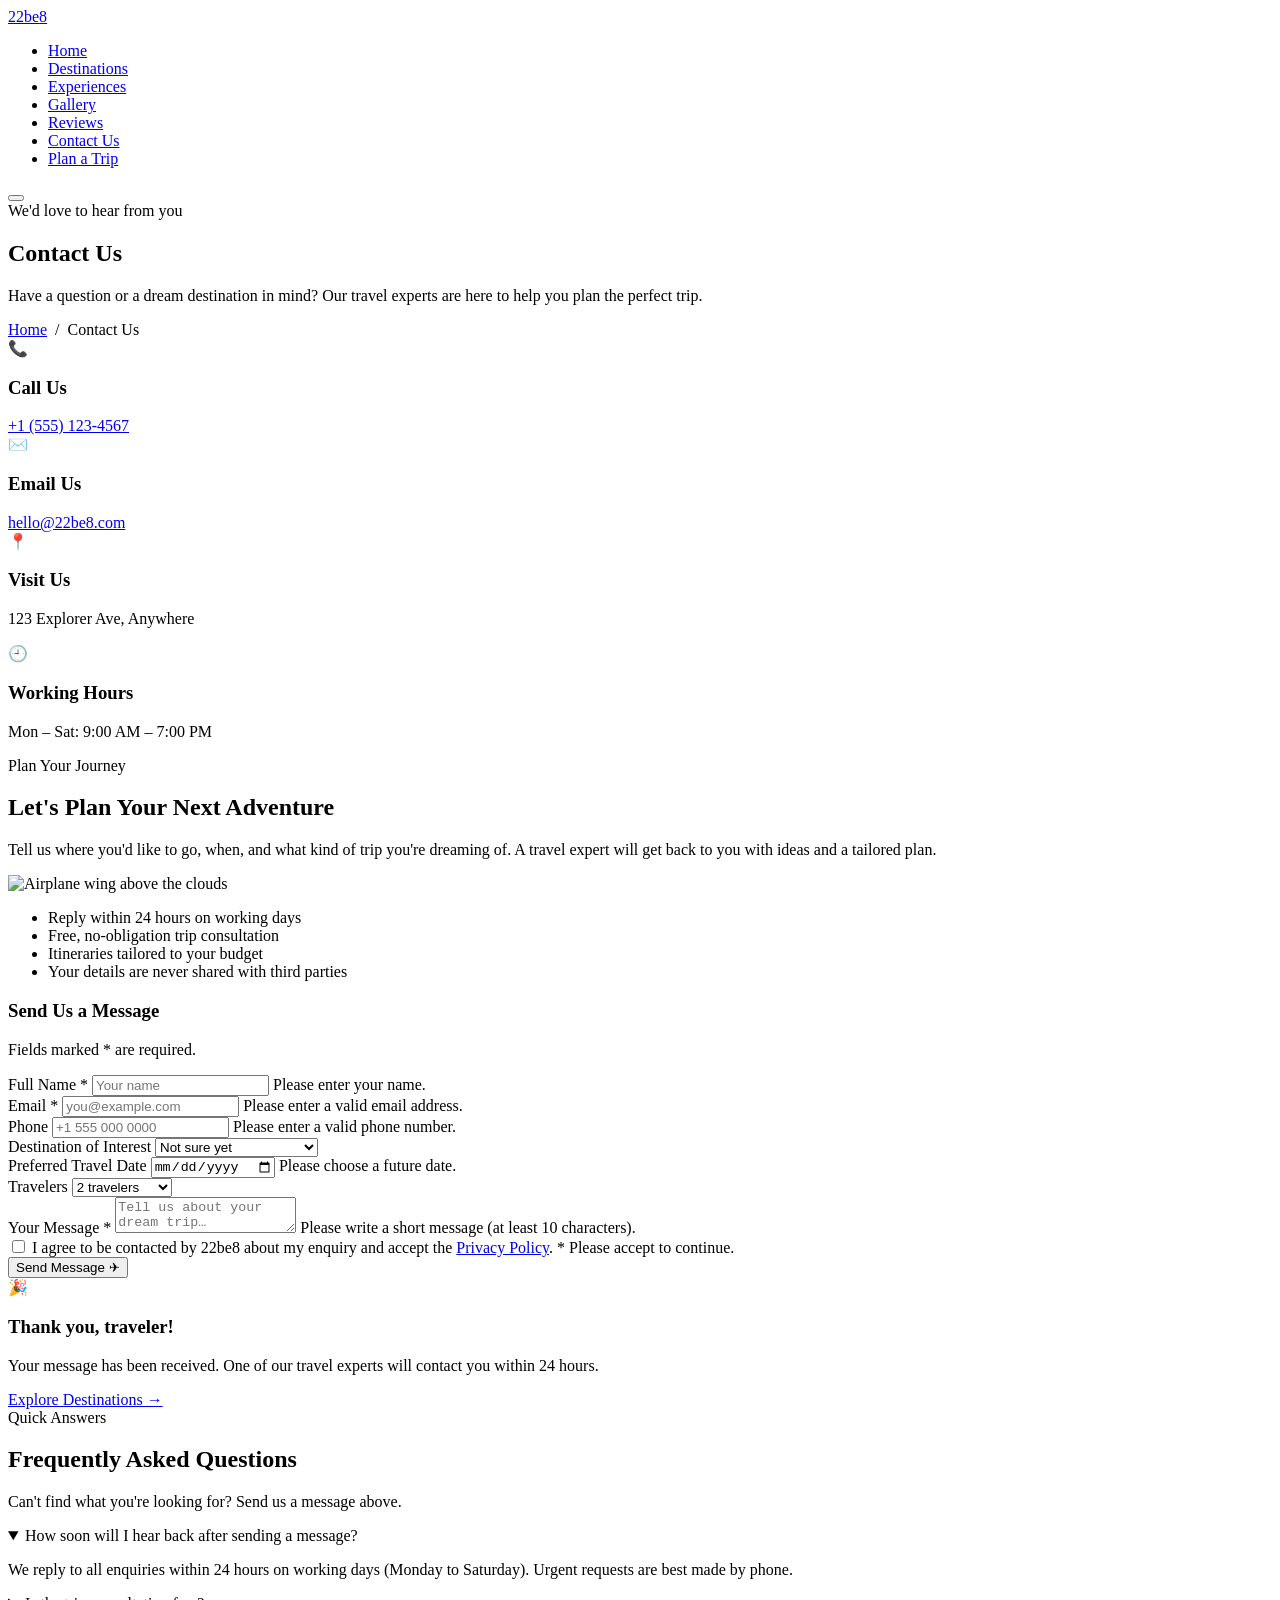
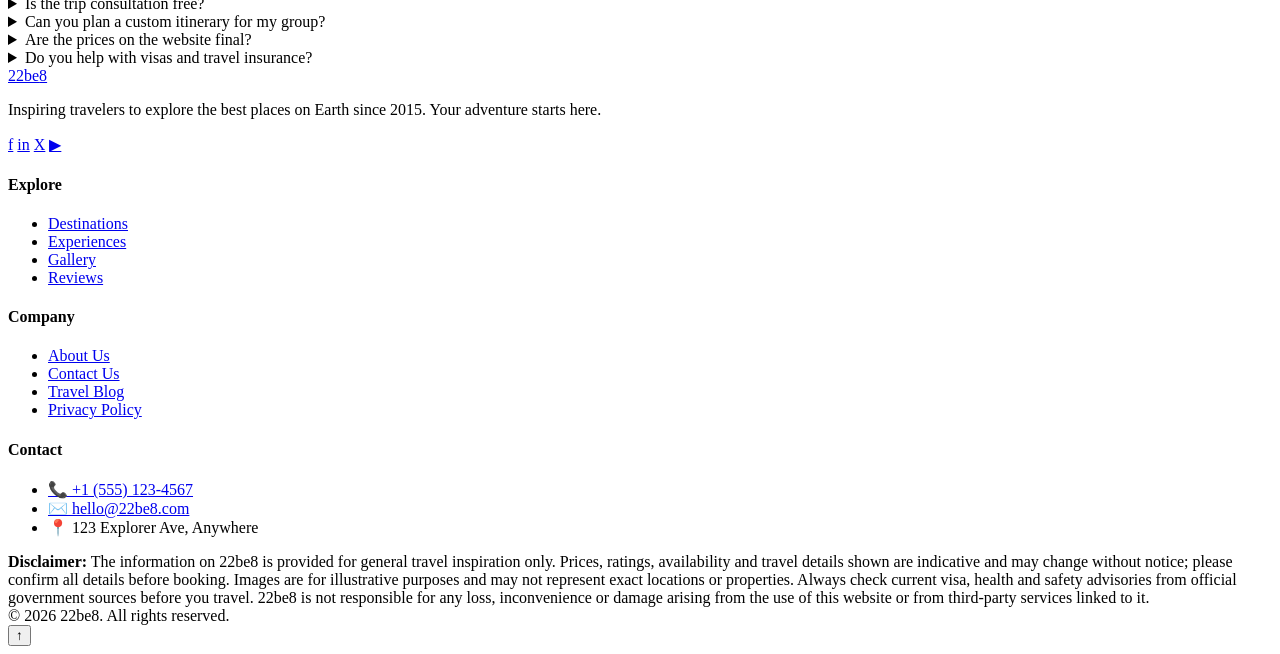
==== contact.html @ 1a603b9a "Add files via upload" ====
<!DOCTYPE html>
<html lang="en">
<head>
  <meta charset="UTF-8" />
  <meta name="viewport" content="width=device-width, initial-scale=1.0" />
  <title>Contact Us — 22be8</title>
  <meta name="description" content="Get in touch with 22be8 to plan your next trip to the best places to visit around the world." />
  <link rel="preconnect" href="https://fonts.googleapis.com" />
  <link rel="preconnect" href="https://fonts.gstatic.com" crossorigin />
  <link href="https://fonts.googleapis.com/css2?family=Playfair+Display:ital,wght@0,600;0,700;1,600&family=Poppins:wght@300;400;500;600&display=swap" rel="stylesheet" />
  <link rel="stylesheet" href="style.css" />
</head>
<body>

  <!-- ============ NAVBAR ============ -->
  <header class="nav" id="nav">
    <div class="container">
      <a href="index.html" class="logo">22be<span>8</span></a>
      <ul class="nav-links" id="navLinks">
        <li><a href="index.html">Home</a></li>
        <li><a href="index.html#destinations">Destinations</a></li>
        <li><a href="index.html#featured">Experiences</a></li>
        <li><a href="index.html#gallery">Gallery</a></li>
        <li><a href="index.html#reviews">Reviews</a></li>
        <li><a href="contact.html" class="current" aria-current="page">Contact Us</a></li>
        <li><a href="#enquiry" class="btn btn-primary">Plan a Trip</a></li>
      </ul>
      <button class="menu-toggle" id="menuToggle" aria-label="Toggle menu" aria-expanded="false">
        <span></span><span></span><span></span>
      </button>
    </div>
  </header>

  <!-- ============ PAGE HERO ============ -->
  <section class="page-hero">
    <div class="container">
      <span class="eyebrow reveal">We'd love to hear from you</span>
      <h1 class="reveal">Contact Us</h1>
      <p class="reveal">Have a question or a dream destination in mind? Our travel experts are here to help you plan the perfect trip.</p>
      <div class="breadcrumb reveal"><a href="index.html">Home</a> &nbsp;/&nbsp; Contact Us</div>
    </div>
  </section>

  <!-- ============ INFO CARDS ============ -->
  <section class="info-section">
    <div class="container">
      <div class="info-grid">
        <div class="info-card reveal">
          <div class="ic">📞</div>
          <h3>Call Us</h3>
          <a href="tel:+15551234567">+1 (555) 123-4567</a>
        </div>
        <div class="info-card reveal">
          <div class="ic">✉️</div>
          <h3>Email Us</h3>
          <a href="mailto:hello@22be8.com">hello@22be8.com</a>
        </div>
        <div class="info-card reveal">
          <div class="ic">📍</div>
          <h3>Visit Us</h3>
          <p>123 Explorer Ave, Anywhere</p>
        </div>
        <div class="info-card reveal">
          <div class="ic">🕘</div>
          <h3>Working Hours</h3>
          <p>Mon – Sat: 9:00 AM – 7:00 PM</p>
        </div>
      </div>
    </div>
  </section>

  <!-- ============ FORM ============ -->
  <section id="enquiry">
    <div class="container contact-wrap">
      <div class="contact-aside reveal">
        <span class="eyebrow">Plan Your Journey</span>
        <h2>Let's Plan Your Next Adventure</h2>
        <p>Tell us where you'd like to go, when, and what kind of trip you're dreaming of. A travel expert will get back to you with ideas and a tailored plan.</p>
        <img class="aside-img" src="https://images.unsplash.com/photo-1436491865332-7a61a109cc05?auto=format&fit=crop&w=900&q=80" alt="Airplane wing above the clouds" loading="lazy" />
        <ul class="promise">
          <li>Reply within 24 hours on working days</li>
          <li>Free, no-obligation trip consultation</li>
          <li>Itineraries tailored to your budget</li>
          <li>Your details are never shared with third parties</li>
        </ul>
      </div>

      <form class="contact-form reveal" id="contactForm" novalidate>
        <div class="form-body">
          <h3>Send Us a Message</h3>
          <p>Fields marked <span style="color:var(--primary)">*</span> are required.</p>
          <div class="form-grid">
            <div class="field">
              <label for="name">Full Name <span class="req">*</span></label>
              <input id="name" name="name" type="text" autocomplete="name" placeholder="Your name" required />
              <span class="err">Please enter your name.</span>
            </div>
            <div class="field">
              <label for="cemail">Email <span class="req">*</span></label>
              <input id="cemail" name="email" type="email" autocomplete="email" placeholder="you@example.com" required />
              <span class="err">Please enter a valid email address.</span>
            </div>
            <div class="field">
              <label for="phone">Phone</label>
              <input id="phone" name="phone" type="tel" autocomplete="tel" placeholder="+1 555 000 0000" />
              <span class="err">Please enter a valid phone number.</span>
            </div>
            <div class="field">
              <label for="dest">Destination of Interest</label>
              <select id="dest" name="destination">
                <option value="">Not sure yet</option>
                <option>Santorini, Greece</option>
                <option>Kyoto, Japan</option>
                <option>Bali, Indonesia</option>
                <option>Swiss Alps, Switzerland</option>
                <option>Paris, France</option>
                <option>Maldives</option>
                <option>Machu Picchu, Peru</option>
                <option>Iceland</option>
                <option>Other</option>
              </select>
            </div>
            <div class="field">
              <label for="date">Preferred Travel Date</label>
              <input id="date" name="date" type="date" />
              <span class="err">Please choose a future date.</span>
            </div>
            <div class="field">
              <label for="travelers">Travelers</label>
              <select id="travelers" name="travelers">
                <option>1 traveler</option>
                <option selected>2 travelers</option>
                <option>3–4 travelers</option>
                <option>5+ travelers</option>
              </select>
            </div>
            <div class="field full">
              <label for="message">Your Message <span class="req">*</span></label>
              <textarea id="message" name="message" placeholder="Tell us about your dream trip…" required></textarea>
              <span class="err">Please write a short message (at least 10 characters).</span>
            </div>
            <div class="field full">
              <label class="check">
                <input type="checkbox" id="consent" required />
                <span>I agree to be contacted by 22be8 about my enquiry and accept the <a href="#">Privacy Policy</a>. <span class="req">*</span></span>
              </label>
              <span class="err">Please accept to continue.</span>
            </div>
          </div>
          <button type="submit" class="btn btn-primary">Send Message ✈</button>
        </div>

        <div class="form-success" role="status" aria-live="polite">
          <div class="big">🎉</div>
          <h3>Thank you, <span id="sentName">traveler</span>!</h3>
          <p>Your message has been received. One of our travel experts will contact you within 24 hours.</p>
          <a href="index.html#destinations" class="btn btn-primary">Explore Destinations →</a>
        </div>
      </form>
    </div>
  </section>

  <!-- ============ FAQ ============ -->
  <section class="faq">
    <div class="container">
      <div class="section-head reveal">
        <span class="eyebrow">Quick Answers</span>
        <h2>Frequently Asked Questions</h2>
        <p>Can't find what you're looking for? Send us a message above.</p>
      </div>
      <div class="faq-list">
        <details class="reveal" open>
          <summary>How soon will I hear back after sending a message?</summary>
          <p>We reply to all enquiries within 24 hours on working days (Monday to Saturday). Urgent requests are best made by phone.</p>
        </details>
        <details class="reveal">
          <summary>Is the trip consultation free?</summary>
          <p>Yes. Planning calls and itinerary suggestions are completely free and there's no obligation to book.</p>
        </details>
        <details class="reveal">
          <summary>Can you plan a custom itinerary for my group?</summary>
          <p>Absolutely. We plan trips for solo travelers, couples, families and larger groups, tailored to your interests, pace and budget.</p>
        </details>
        <details class="reveal">
          <summary>Are the prices on the website final?</summary>
          <p>Prices shown are indicative starting prices per person. Final pricing depends on travel dates, availability and your chosen options, and is confirmed before you book.</p>
        </details>
        <details class="reveal">
          <summary>Do you help with visas and travel insurance?</summary>
          <p>We can guide you on visa requirements and recommend travel insurance options. Always confirm entry rules with official government sources before travel.</p>
        </details>
      </div>
    </div>
  </section>

  <!-- ============ FOOTER ============ -->
  <footer>
    <div class="container">
      <div class="footer-grid">
        <div>
          <a href="index.html" class="logo">22be<span>8</span></a>
          <p>Inspiring travelers to explore the best places on Earth since 2015. Your adventure starts here.</p>
          <div class="socials">
            <a href="#" aria-label="Facebook">f</a>
            <a href="#" aria-label="Instagram">in</a>
            <a href="#" aria-label="X">X</a>
            <a href="#" aria-label="YouTube">▶</a>
          </div>
        </div>
        <div>
          <h4>Explore</h4>
          <ul>
            <li><a href="index.html#destinations">Destinations</a></li>
            <li><a href="index.html#featured">Experiences</a></li>
            <li><a href="index.html#gallery">Gallery</a></li>
            <li><a href="index.html#reviews">Reviews</a></li>
          </ul>
        </div>
        <div>
          <h4>Company</h4>
          <ul>
            <li><a href="#">About Us</a></li>
            <li><a href="contact.html">Contact Us</a></li>
            <li><a href="#">Travel Blog</a></li>
            <li><a href="#">Privacy Policy</a></li>
          </ul>
        </div>
        <div>
          <h4>Contact</h4>
          <ul>
            <li><a href="tel:+15551234567">📞 +1 (555) 123-4567</a></li>
            <li><a href="mailto:hello@22be8.com">✉️ hello@22be8.com</a></li>
            <li>📍 123 Explorer Ave, Anywhere</li>
          </ul>
        </div>
      </div>
      <div class="disclaimer">
        <strong>Disclaimer:</strong> The information on 22be8 is provided for general travel inspiration only. Prices, ratings, availability and travel details shown are indicative and may change without notice; please confirm all details before booking. Images are for illustrative purposes and may not represent exact locations or properties. Always check current visa, health and safety advisories from official government sources before you travel. 22be8 is not responsible for any loss, inconvenience or damage arising from the use of this website or from third-party services linked to it.
      </div>
      <div class="footer-bottom">© <span id="year"></span> 22be8. All rights reserved.</div>
    </div>
  </footer>

  <button class="to-top" id="toTop" aria-label="Back to top">↑</button>

  <script>
    // Navbar background on scroll + back-to-top
    const nav = document.getElementById('nav');
    const toTop = document.getElementById('toTop');
    const onScroll = () => {
      nav.classList.toggle('scrolled', window.scrollY > 60);
      toTop.classList.toggle('show', window.scrollY > 600);
    };
    window.addEventListener('scroll', onScroll, { passive: true });
    onScroll();
    toTop.addEventListener('click', () => window.scrollTo({ top: 0, behavior: 'smooth' }));

    // Mobile menu
    const menuToggle = document.getElementById('menuToggle');
    const navLinks = document.getElementById('navLinks');
    const setMenu = (open) => {
      navLinks.classList.toggle('open', open);
      menuToggle.classList.toggle('open', open);
      menuToggle.setAttribute('aria-expanded', open);
      document.body.style.overflow = open ? 'hidden' : '';
    };
    menuToggle.addEventListener('click', () => setMenu(!navLinks.classList.contains('open')));
    navLinks.querySelectorAll('a').forEach(a => a.addEventListener('click', () => setMenu(false)));

    // Scroll reveal
    const revealObs = new IntersectionObserver((entries) => {
      entries.forEach(e => {
        if (e.isIntersecting) { e.target.classList.add('visible'); revealObs.unobserve(e.target); }
      });
    }, { threshold: 0.12, rootMargin: '0px 0px -40px 0px' });
    document.querySelectorAll('.reveal').forEach(el => revealObs.observe(el));

    // Contact form validation
    const form = document.getElementById('contactForm');
    const dateInput = document.getElementById('date');
    const today = new Date().toISOString().split('T')[0];
    dateInput.min = today;

    const rules = {
      name: v => v.trim().length >= 2,
      cemail: v => /^[^\s@]+@[^\s@]+\.[^\s@]+$/.test(v.trim()),
      phone: v => v.trim() === '' || /^[+()\d\s-]{7,20}$/.test(v.trim()),
      date: v => v === '' || v >= today,
      message: v => v.trim().length >= 10,
    };

    const check = (id) => {
      const el = document.getElementById(id);
      const ok = id === 'consent' ? el.checked : rules[id](el.value);
      el.closest('.field').classList.toggle('invalid', !ok);
      return ok;
    };

    [...Object.keys(rules), 'consent'].forEach(id => {
      const el = document.getElementById(id);
      const evt = el.type === 'checkbox' ? 'change' : 'input';
      el.addEventListener(evt, () => {
        if (el.closest('.field').classList.contains('invalid')) check(id);
      });
      if (evt === 'input') el.addEventListener('blur', () => { if (el.value) check(id); });
    });

    form.addEventListener('submit', (e) => {
      e.preventDefault();
      const ids = [...Object.keys(rules), 'consent'];
      const results = ids.map(check);
      if (results.every(Boolean)) {
        // TODO: connect to a backend or form service (e.g. Formspree) to actually deliver messages.
        document.getElementById('sentName').textContent = document.getElementById('name').value.trim().split(' ')[0];
        form.classList.add('sent');
        form.scrollIntoView({ behavior: 'smooth', block: 'center' });
      } else {
        const firstBad = form.querySelector('.field.invalid input, .field.invalid textarea, .field.invalid select');
        if (firstBad) firstBad.focus();
      }
    });

    document.getElementById('year').textContent = new Date().getFullYear();
  </script>
</body>
</html>
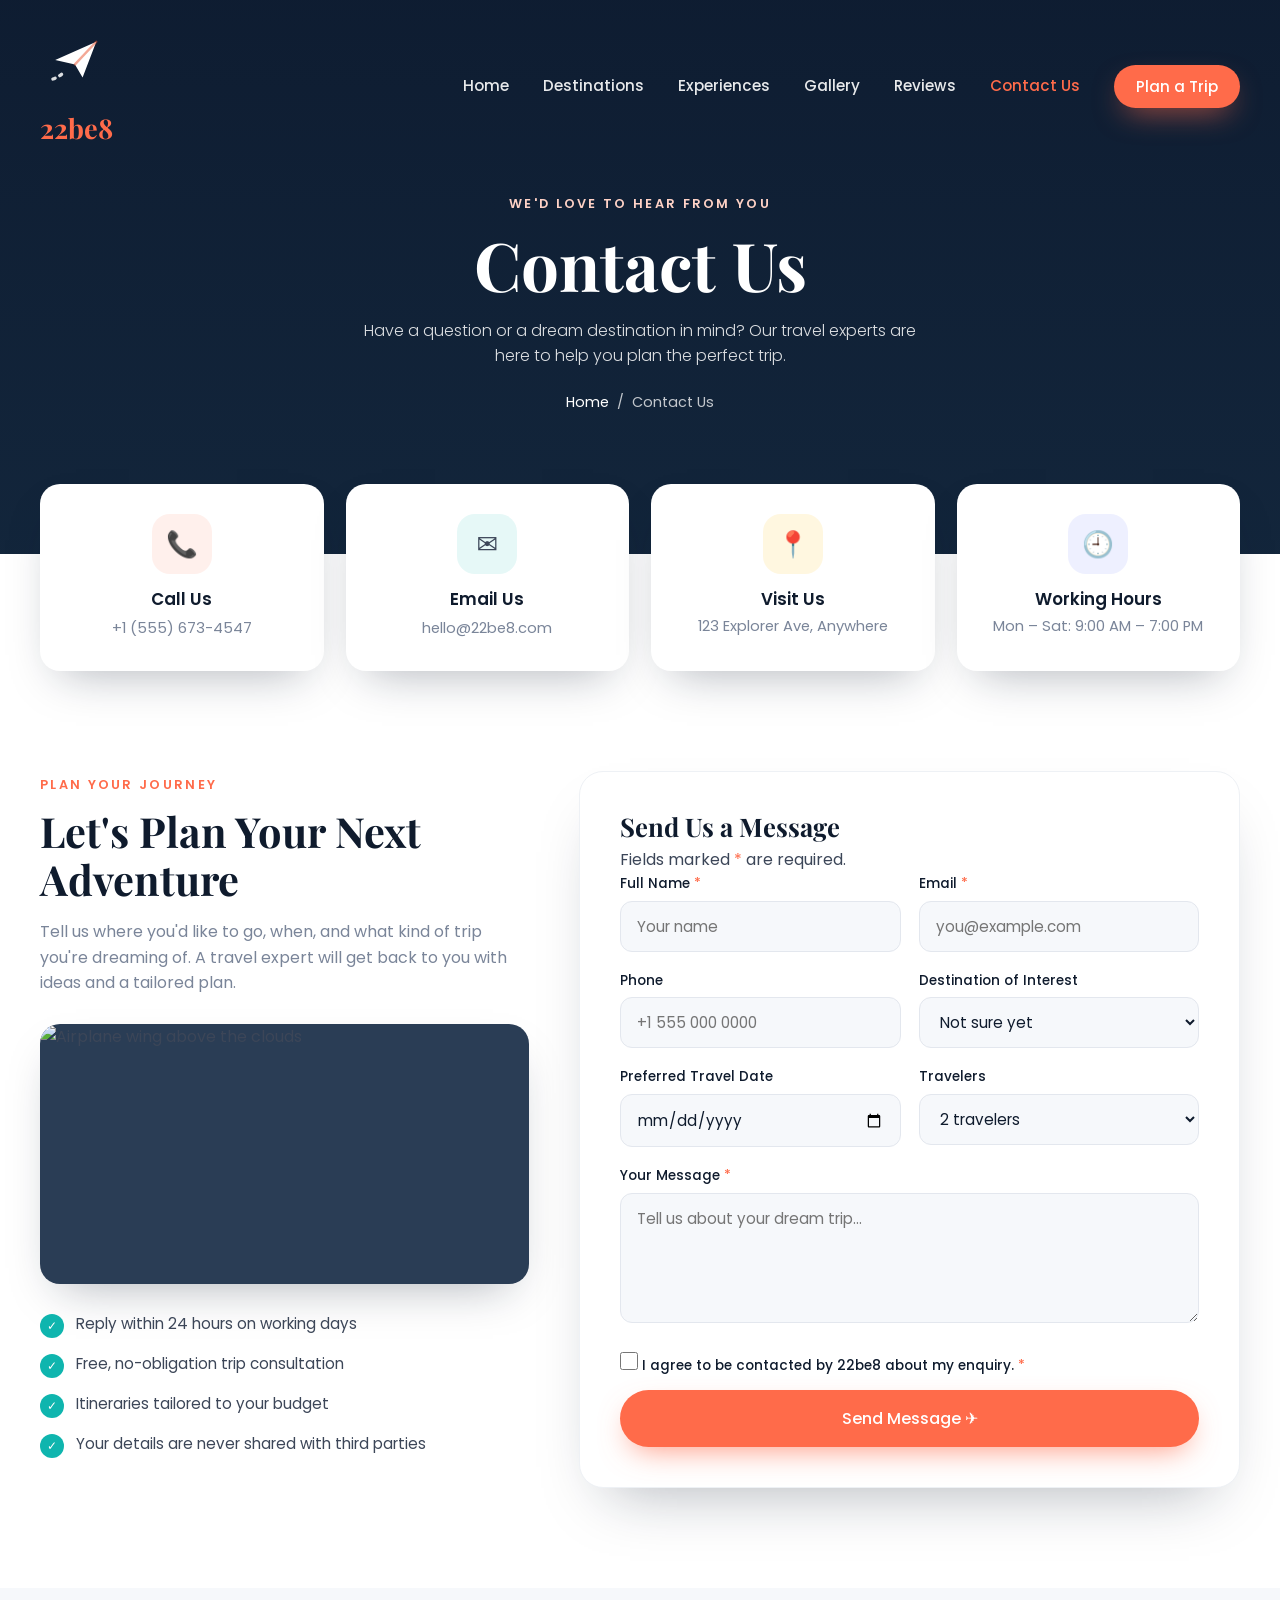
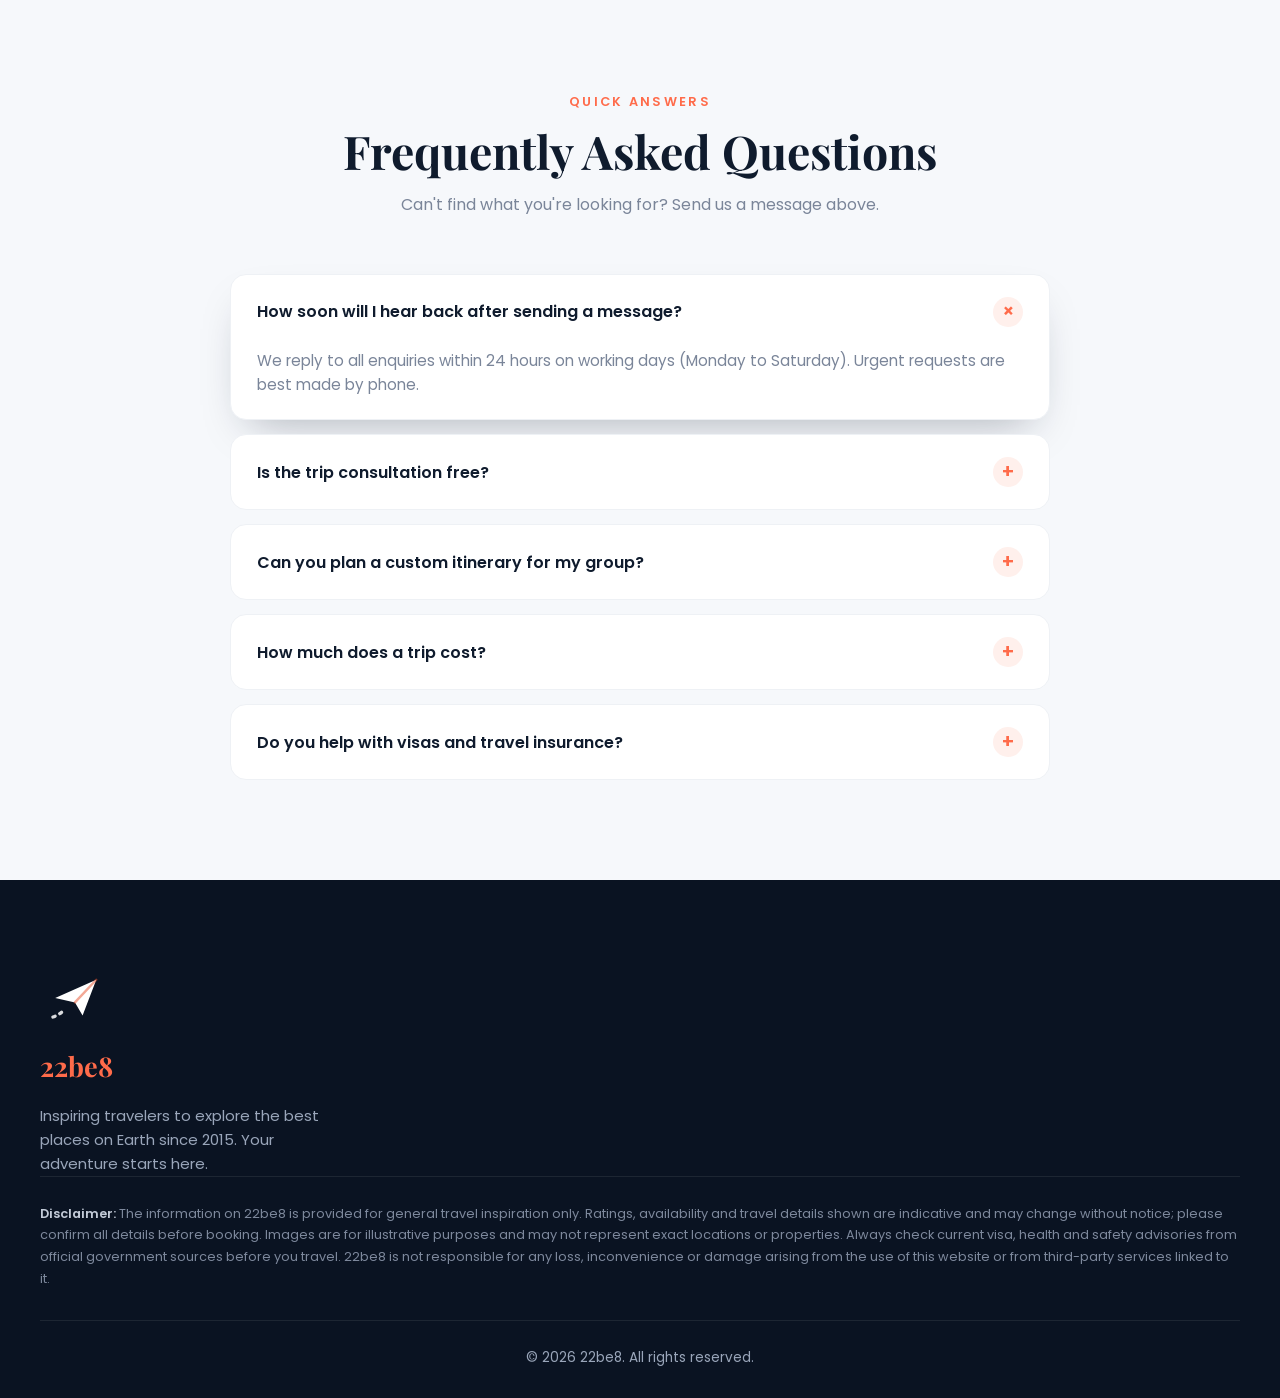
==== commit 334df06a: "Update contact details and footer content" ====
--- a/contact.html
+++ b/contact.html
@@ -4,6 +4,7 @@
   <meta charset="UTF-8" />
   <meta name="viewport" content="width=device-width, initial-scale=1.0" />
   <title>Contact Us — 22be8</title>
+  <link rel="icon" href="favicon.svg" type="image/svg+xml" />
   <meta name="description" content="Get in touch with 22be8 to plan your next trip to the best places to visit around the world." />
   <link rel="preconnect" href="https://fonts.googleapis.com" />
   <link rel="preconnect" href="https://fonts.gstatic.com" crossorigin />
@@ -15,7 +16,7 @@
   <!-- ============ NAVBAR ============ -->
   <header class="nav" id="nav">
     <div class="container">
-      <a href="index.html" class="logo">22be<span>8</span></a>
+      <a href="index.html" class="logo" aria-label="22be8 home"><span class="logo-mark" aria-hidden="true"><svg viewBox="0 0 48 48"><path d="M10 25 37 13l-9 23.5-5-8.6z" fill="#fff"/><path d="M23 27.9 37 13" stroke="#e9542f" stroke-width="1.6" stroke-linecap="round" opacity=".5"/><path d="M8.5 37.5c3-1 5.5-2.7 7.8-5" fill="none" stroke="#fff" stroke-width="2.2" stroke-linecap="round" stroke-dasharray="1.5 3.5" opacity=".85"/></svg></span><span class="logo-text">22be<span>8</span></span></a>
       <ul class="nav-links" id="navLinks">
         <li><a href="index.html">Home</a></li>
         <li><a href="index.html#destinations">Destinations</a></li>
@@ -48,7 +49,7 @@
         <div class="info-card reveal">
           <div class="ic">📞</div>
           <h3>Call Us</h3>
-          <a href="tel:+15551234567">+1 (555) 123-4567</a>
+          <a href="tel:+15551234567">+1 (555) 673-4547</a>
         </div>
         <div class="info-card reveal">
           <div class="ic">✉️</div>
@@ -142,7 +143,7 @@
             <div class="field full">
               <label class="check">
                 <input type="checkbox" id="consent" required />
-                <span>I agree to be contacted by 22be8 about my enquiry and accept the <a href="#">Privacy Policy</a>. <span class="req">*</span></span>
+                <span>I agree to be contacted by 22be8 about my enquiry. <span class="req">*</span></span>
               </label>
               <span class="err">Please accept to continue.</span>
             </div>
@@ -182,8 +183,8 @@
           <p>Absolutely. We plan trips for solo travelers, couples, families and larger groups, tailored to your interests, pace and budget.</p>
         </details>
         <details class="reveal">
-          <summary>Are the prices on the website final?</summary>
-          <p>Prices shown are indicative starting prices per person. Final pricing depends on travel dates, availability and your chosen options, and is confirmed before you book.</p>
+          <summary>How much does a trip cost?</summary>
+          <p>Every trip is tailored, so pricing depends on your destination, travel dates, group size and chosen options. Send us your plans and we'll share a clear quote before you book.</p>
         </details>
         <details class="reveal">
           <summary>Do you help with visas and travel insurance?</summary>
@@ -196,46 +197,12 @@
   <!-- ============ FOOTER ============ -->
   <footer>
     <div class="container">
-      <div class="footer-grid">
-        <div>
-          <a href="index.html" class="logo">22be<span>8</span></a>
-          <p>Inspiring travelers to explore the best places on Earth since 2015. Your adventure starts here.</p>
-          <div class="socials">
-            <a href="#" aria-label="Facebook">f</a>
-            <a href="#" aria-label="Instagram">in</a>
-            <a href="#" aria-label="X">X</a>
-            <a href="#" aria-label="YouTube">▶</a>
-          </div>
-        </div>
-        <div>
-          <h4>Explore</h4>
-          <ul>
-            <li><a href="index.html#destinations">Destinations</a></li>
-            <li><a href="index.html#featured">Experiences</a></li>
-            <li><a href="index.html#gallery">Gallery</a></li>
-            <li><a href="index.html#reviews">Reviews</a></li>
-          </ul>
-        </div>
-        <div>
-          <h4>Company</h4>
-          <ul>
-            <li><a href="#">About Us</a></li>
-            <li><a href="contact.html">Contact Us</a></li>
-            <li><a href="#">Travel Blog</a></li>
-            <li><a href="#">Privacy Policy</a></li>
-          </ul>
-        </div>
-        <div>
-          <h4>Contact</h4>
-          <ul>
-            <li><a href="tel:+15551234567">📞 +1 (555) 123-4567</a></li>
-            <li><a href="mailto:hello@22be8.com">✉️ hello@22be8.com</a></li>
-            <li>📍 123 Explorer Ave, Anywhere</li>
-          </ul>
-        </div>
+      <div class="footer-brand">
+        <a href="index.html" class="logo" aria-label="22be8 home"><span class="logo-mark" aria-hidden="true"><svg viewBox="0 0 48 48"><path d="M10 25 37 13l-9 23.5-5-8.6z" fill="#fff"/><path d="M23 27.9 37 13" stroke="#e9542f" stroke-width="1.6" stroke-linecap="round" opacity=".5"/><path d="M8.5 37.5c3-1 5.5-2.7 7.8-5" fill="none" stroke="#fff" stroke-width="2.2" stroke-linecap="round" stroke-dasharray="1.5 3.5" opacity=".85"/></svg></span><span class="logo-text">22be<span>8</span></span></a>
+        <p>Inspiring travelers to explore the best places on Earth since 2015. Your adventure starts here.</p>
       </div>
       <div class="disclaimer">
-        <strong>Disclaimer:</strong> The information on 22be8 is provided for general travel inspiration only. Prices, ratings, availability and travel details shown are indicative and may change without notice; please confirm all details before booking. Images are for illustrative purposes and may not represent exact locations or properties. Always check current visa, health and safety advisories from official government sources before you travel. 22be8 is not responsible for any loss, inconvenience or damage arising from the use of this website or from third-party services linked to it.
+        <strong>Disclaimer:</strong> The information on 22be8 is provided for general travel inspiration only. Ratings, availability and travel details shown are indicative and may change without notice; please confirm all details before booking. Images are for illustrative purposes and may not represent exact locations or properties. Always check current visa, health and safety advisories from official government sources before you travel. 22be8 is not responsible for any loss, inconvenience or damage arising from the use of this website or from third-party services linked to it.
       </div>
       <div class="footer-bottom">© <span id="year"></span> 22be8. All rights reserved.</div>
     </div>
--- a/style.css
+++ b/style.css
@@ -0,0 +1,515 @@
+:root {
+  --primary: #ff6b4a;
+  --primary-dark: #e9542f;
+  --accent: #0fb5ae;
+  --dark: #0f1b2d;
+  --text: #3c4658;
+  --muted: #7a8599;
+  --bg: #ffffff;
+  --bg-soft: #f6f8fb;
+  --card: #ffffff;
+  --radius: 20px;
+  --shadow: 0 20px 45px -20px rgba(15, 27, 45, 0.35);
+  --ease: cubic-bezier(.2, .8, .2, 1);
+}
+
+* { margin: 0; padding: 0; box-sizing: border-box; }
+html { scroll-behavior: smooth; }
+body {
+  font-family: "Poppins", system-ui, sans-serif;
+  color: var(--text);
+  background: var(--bg);
+  line-height: 1.6;
+  overflow-x: hidden;
+}
+img { max-width: 100%; display: block; }
+a { color: inherit; text-decoration: none; }
+h1, h2, h3 { font-family: "Playfair Display", serif; color: var(--dark); line-height: 1.15; }
+.container { width: min(1200px, 100% - 32px); margin-inline: auto; }
+section { padding: 100px 0; }
+
+.eyebrow {
+  display: inline-block;
+  font-size: .8rem; font-weight: 600; letter-spacing: .18em; text-transform: uppercase;
+  color: var(--primary);
+  margin-bottom: 12px;
+}
+.section-head { text-align: center; max-width: 640px; margin: 0 auto 56px; }
+.section-head h2 { font-size: clamp(2rem, 4vw, 2.9rem); margin-bottom: 14px; }
+.section-head p { color: var(--muted); }
+
+.btn {
+  display: inline-flex; align-items: center; gap: 10px;
+  padding: 14px 30px; border-radius: 999px; border: none; cursor: pointer;
+  font: 500 1rem "Poppins", sans-serif;
+  transition: transform .3s var(--ease), box-shadow .3s var(--ease), background .3s;
+}
+.btn-primary { background: var(--primary); color: #fff; box-shadow: 0 12px 30px -10px rgba(255,107,74,.7); }
+.btn-primary:hover { background: var(--primary-dark); transform: translateY(-3px); }
+.btn-ghost { background: rgba(255,255,255,.15); color: #fff; border: 1px solid rgba(255,255,255,.5); backdrop-filter: blur(6px); }
+.btn-ghost:hover { background: rgba(255,255,255,.28); transform: translateY(-3px); }
+
+/* ---------- Navbar ---------- */
+.nav {
+  position: fixed; inset: 0 0 auto 0; z-index: 100;
+  padding: 22px 0;
+  transition: background .35s, padding .35s, box-shadow .35s;
+}
+.nav.scrolled { background: rgba(255,255,255,.92); backdrop-filter: blur(12px); padding: 14px 0; box-shadow: 0 6px 30px -12px rgba(0,0,0,.2); }
+.nav .container { display: flex; align-items: center; justify-content: space-between; }
+.logo { font-family: "Playfair Display", serif; font-size: 1.7rem; font-weight: 700; color: #fff; transition: color .35s; }
+.logo span { color: var(--primary); }
+.nav.scrolled .logo { color: var(--dark); }
+.nav-links { display: flex; gap: 34px; list-style: none; align-items: center; }
+.nav-links a { color: rgba(255,255,255,.9); font-weight: 500; font-size: .95rem; position: relative; transition: color .3s; }
+.nav.scrolled .nav-links a { color: var(--text); }
+.nav-links a:not(.btn)::after {
+  content: ""; position: absolute; left: 0; bottom: -6px; height: 2px; width: 0;
+  background: var(--primary); transition: width .3s var(--ease);
+}
+.nav-links a:not(.btn):hover::after { width: 100%; }
+.nav-links .btn { padding: 10px 22px; color: #fff !important; }
+.menu-toggle { display: none; background: none; border: none; cursor: pointer; width: 32px; height: 24px; position: relative; z-index: 101; }
+.menu-toggle span { position: absolute; left: 0; width: 100%; height: 2px; background: #fff; border-radius: 2px; transition: .35s var(--ease); }
+.nav.scrolled .menu-toggle span { background: var(--dark); }
+.menu-toggle span:nth-child(1) { top: 0; }
+.menu-toggle span:nth-child(2) { top: 11px; }
+.menu-toggle span:nth-child(3) { top: 22px; }
+.menu-toggle.open span { background: var(--dark); }
+.menu-toggle.open span:nth-child(1) { top: 11px; transform: rotate(45deg); }
+.menu-toggle.open span:nth-child(2) { opacity: 0; }
+.menu-toggle.open span:nth-child(3) { top: 11px; transform: rotate(-45deg); }
+
+/* ---------- Hero ---------- */
+.hero {
+  min-height: 100vh; min-height: 100svh;
+  display: flex; align-items: center;
+  position: relative; color: #fff; padding: 140px 0 120px;
+  background: #1d3b53 url("https://images.unsplash.com/photo-1507525428034-b723cf961d3e?auto=format&fit=crop&w=2000&q=80") center/cover no-repeat;
+  isolation: isolate;
+}
+.hero::before {
+  content: ""; position: absolute; inset: 0; z-index: -1;
+  background: linear-gradient(110deg, rgba(10,20,40,.82) 0%, rgba(10,20,40,.45) 55%, rgba(10,20,40,.15) 100%);
+}
+.hero-content { max-width: 680px; }
+.hero .eyebrow { color: #ffd2c6; }
+.hero h1 { color: #fff; font-size: clamp(2.6rem, 6.5vw, 5rem); margin-bottom: 22px; }
+.hero h1 em { color: var(--primary); font-style: italic; }
+.hero p { font-size: clamp(1rem, 1.6vw, 1.15rem); color: rgba(255,255,255,.85); max-width: 540px; margin-bottom: 36px; font-weight: 300; }
+.hero-actions { display: flex; gap: 16px; flex-wrap: wrap; }
+
+.search-box {
+  margin-top: 56px;
+  background: #fff; border-radius: 22px; padding: 10px;
+  display: grid; grid-template-columns: repeat(3, 1fr) auto; gap: 6px;
+  box-shadow: 0 30px 60px -20px rgba(0,0,0,.45);
+  max-width: 860px;
+}
+.search-field { padding: 10px 18px; border-right: 1px solid #eceff4; }
+.search-field:nth-child(3) { border-right: none; }
+.search-field label { display: block; font-size: .72rem; font-weight: 600; text-transform: uppercase; letter-spacing: .1em; color: var(--muted); }
+.search-field input, .search-field select {
+  width: 100%; border: none; outline: none; background: transparent;
+  font: 500 .98rem "Poppins", sans-serif; color: var(--dark); padding-top: 2px;
+}
+.search-box .btn { border-radius: 16px; justify-content: center; }
+
+.scroll-indicator {
+  position: absolute; bottom: 30px; left: 50%; transform: translateX(-50%);
+  width: 26px; height: 42px; border: 2px solid rgba(255,255,255,.6); border-radius: 20px;
+}
+.scroll-indicator::after {
+  content: ""; position: absolute; top: 8px; left: 50%; width: 4px; height: 8px; margin-left: -2px;
+  background: #fff; border-radius: 4px; animation: scroll 1.8s infinite;
+}
+@keyframes scroll { 0% { opacity: 1; transform: translateY(0); } 100% { opacity: 0; transform: translateY(14px); } }
+
+/* ---------- Stats ---------- */
+.stats { padding: 0; margin-top: -60px; position: relative; z-index: 5; }
+.stats-grid {
+  background: var(--card); border-radius: var(--radius); box-shadow: var(--shadow);
+  display: grid; grid-template-columns: repeat(4, 1fr); padding: 36px 20px;
+}
+.stat { text-align: center; padding: 6px 10px; border-right: 1px solid #eef1f5; }
+.stat:last-child { border-right: none; }
+.stat strong { display: block; font-family: "Playfair Display", serif; font-size: clamp(1.9rem, 3.5vw, 2.6rem); color: var(--dark); }
+.stat span { color: var(--muted); font-size: .92rem; }
+
+/* ---------- Destinations ---------- */
+.filters { display: flex; justify-content: center; flex-wrap: wrap; gap: 10px; margin-bottom: 44px; }
+.filter-btn {
+  padding: 10px 22px; border-radius: 999px; border: 1px solid #e3e7ee; background: #fff; cursor: pointer;
+  font: 500 .92rem "Poppins", sans-serif; color: var(--text); transition: .3s var(--ease);
+}
+.filter-btn:hover { border-color: var(--primary); color: var(--primary); }
+.filter-btn.active { background: var(--dark); color: #fff; border-color: var(--dark); }
+
+.dest-grid { display: grid; grid-template-columns: repeat(auto-fill, minmax(280px, 1fr)); gap: 28px; }
+.dest-card {
+  position: relative; border-radius: var(--radius); overflow: hidden; height: 440px;
+  box-shadow: var(--shadow); cursor: pointer; background: #2a3d55;
+  transition: transform .5s var(--ease), opacity .4s;
+}
+.dest-card.hide { display: none; }
+.dest-card img { width: 100%; height: 100%; object-fit: cover; transition: transform 1s var(--ease); }
+.dest-card::after {
+  content: ""; position: absolute; inset: 0;
+  background: linear-gradient(180deg, rgba(0,0,0,0) 35%, rgba(5,12,25,.88) 100%);
+}
+.dest-card:hover { transform: translateY(-8px); }
+.dest-card:hover img { transform: scale(1.1); }
+.dest-badge {
+  position: absolute; top: 18px; left: 18px; z-index: 2;
+  background: rgba(255,255,255,.95); color: var(--dark); font-size: .78rem; font-weight: 600;
+  padding: 6px 14px; border-radius: 999px;
+}
+.dest-rating {
+  position: absolute; top: 18px; right: 18px; z-index: 2;
+  background: rgba(15,27,45,.6); backdrop-filter: blur(6px); color: #fff; font-size: .82rem; font-weight: 500;
+  padding: 6px 12px; border-radius: 999px;
+}
+.dest-rating::before { content: "★ "; color: #ffc94a; }
+.dest-info { position: absolute; left: 0; right: 0; bottom: 0; padding: 26px; z-index: 2; color: #fff; }
+.dest-info .loc { font-size: .85rem; opacity: .85; display: flex; align-items: center; gap: 6px; }
+.dest-info h3 { color: #fff; font-size: 1.75rem; margin: 4px 0 8px; }
+.dest-info p {
+  font-size: .9rem; opacity: 0; max-height: 0; overflow: hidden; font-weight: 300;
+  transition: opacity .5s var(--ease), max-height .5s var(--ease);
+}
+.dest-card:hover .dest-info p, .dest-card:focus-within .dest-info p { opacity: .9; max-height: 100px; }
+.dest-meta { display: flex; justify-content: space-between; align-items: center; margin-top: 14px; padding-top: 14px; border-top: 1px solid rgba(255,255,255,.2); }
+.dest-meta .price { font-weight: 600; font-size: 1.1rem; }
+.dest-meta .price small { font-weight: 300; font-size: .78rem; opacity: .8; }
+.dest-meta .arrow {
+  width: 40px; height: 40px; border-radius: 50%; background: var(--primary); display: grid; place-items: center;
+  transition: transform .3s var(--ease);
+}
+.dest-card:hover .arrow { transform: rotate(-45deg); }
+
+/* ---------- Featured (split) ---------- */
+.featured { background: var(--bg-soft); }
+.split { display: grid; grid-template-columns: 1.05fr 1fr; gap: 70px; align-items: center; }
+.split-media { position: relative; }
+.split-media .main-img { border-radius: var(--radius); height: 540px; width: 100%; object-fit: cover; box-shadow: var(--shadow); background: #2a3d55; }
+.split-media .float-img {
+  position: absolute; right: -30px; bottom: -40px; width: 46%; height: 240px; object-fit: cover;
+  border-radius: var(--radius); border: 8px solid var(--bg-soft); box-shadow: var(--shadow); background: #2a3d55;
+}
+.split-media .float-card {
+  position: absolute; top: 30px; left: -30px; background: #fff; border-radius: 16px; padding: 16px 20px;
+  box-shadow: var(--shadow); display: flex; align-items: center; gap: 14px; animation: float 4s ease-in-out infinite;
+}
+.float-card .icon { width: 46px; height: 46px; border-radius: 12px; background: #fff0ec; display: grid; place-items: center; font-size: 1.4rem; }
+.float-card strong { display: block; color: var(--dark); font-size: .95rem; }
+.float-card span { font-size: .8rem; color: var(--muted); }
+@keyframes float { 0%,100% { transform: translateY(0); } 50% { transform: translateY(-12px); } }
+.split-text h2 { font-size: clamp(2rem, 4vw, 2.8rem); margin-bottom: 18px; }
+.split-text > p { color: var(--muted); margin-bottom: 30px; }
+.feature-list { list-style: none; display: grid; gap: 22px; margin-bottom: 36px; }
+.feature-list li { display: flex; gap: 18px; align-items: flex-start; }
+.feature-list .ic {
+  flex-shrink: 0; width: 52px; height: 52px; border-radius: 14px; display: grid; place-items: center; font-size: 1.4rem;
+  background: #fff; box-shadow: 0 10px 25px -12px rgba(15,27,45,.3);
+}
+.feature-list h4 { color: var(--dark); font-size: 1.05rem; font-weight: 600; margin-bottom: 2px; }
+.feature-list p { color: var(--muted); font-size: .92rem; }
+
+/* ---------- Why us ---------- */
+.why-grid { display: grid; grid-template-columns: repeat(4, 1fr); gap: 24px; }
+.why-card {
+  padding: 36px 28px; border-radius: var(--radius); background: #fff; border: 1px solid #eef1f5;
+  transition: transform .4s var(--ease), box-shadow .4s var(--ease), border-color .4s;
+}
+.why-card:hover { transform: translateY(-8px); box-shadow: var(--shadow); border-color: transparent; }
+.why-card .ic {
+  width: 62px; height: 62px; border-radius: 18px; display: grid; place-items: center; font-size: 1.7rem; margin-bottom: 22px;
+}
+.why-card:nth-child(1) .ic { background: #fff0ec; }
+.why-card:nth-child(2) .ic { background: #e6f8f7; }
+.why-card:nth-child(3) .ic { background: #fff7e0; }
+.why-card:nth-child(4) .ic { background: #eef0ff; }
+.why-card h3 { font-family: "Poppins", sans-serif; font-size: 1.15rem; font-weight: 600; margin-bottom: 10px; }
+.why-card p { color: var(--muted); font-size: .93rem; }
+
+/* ---------- Gallery ---------- */
+.gallery { background: var(--dark); }
+.gallery .section-head h2 { color: #fff; }
+.gallery .section-head p { color: #9aa6ba; }
+.gallery-grid {
+  display: grid; grid-template-columns: repeat(4, 1fr); grid-auto-rows: 220px; gap: 16px;
+}
+.gallery-grid figure { position: relative; overflow: hidden; border-radius: 16px; background: #1e2e45; }
+.gallery-grid figure:nth-child(1) { grid-column: span 2; grid-row: span 2; }
+.gallery-grid figure:nth-child(4) { grid-row: span 2; }
+.gallery-grid img { width: 100%; height: 100%; object-fit: cover; transition: transform .8s var(--ease), filter .8s; }
+.gallery-grid figure:hover img { transform: scale(1.08); filter: brightness(.7); }
+.gallery-grid figcaption {
+  position: absolute; left: 18px; bottom: 16px; color: #fff; font-weight: 500;
+  transform: translateY(20px); opacity: 0; transition: .5s var(--ease);
+}
+.gallery-grid figure:hover figcaption { transform: translateY(0); opacity: 1; }
+
+/* ---------- Testimonials ---------- */
+.testi-grid { display: grid; grid-template-columns: repeat(3, 1fr); gap: 28px; }
+.testi {
+  background: var(--bg-soft); border-radius: var(--radius); padding: 34px; position: relative;
+  transition: transform .4s var(--ease);
+}
+.testi:hover { transform: translateY(-6px); }
+.testi::before {
+  content: "\201C"; position: absolute; top: 6px; right: 26px;
+  font-family: "Playfair Display", serif; font-size: 6rem; color: var(--primary); opacity: .18; line-height: 1;
+}
+.testi .stars { color: #ffb400; letter-spacing: 2px; margin-bottom: 14px; }
+.testi p { font-size: .98rem; margin-bottom: 24px; }
+.testi .person { display: flex; align-items: center; gap: 14px; }
+.avatar {
+  width: 50px; height: 50px; border-radius: 50%; display: grid; place-items: center;
+  font-weight: 600; color: #fff;
+}
+.testi:nth-child(1) .avatar { background: linear-gradient(135deg, #ff6b4a, #ffb36b); }
+.testi:nth-child(2) .avatar { background: linear-gradient(135deg, #0fb5ae, #5ad1e6); }
+.testi:nth-child(3) .avatar { background: linear-gradient(135deg, #6c63ff, #b28dff); }
+.person strong { display: block; color: var(--dark); }
+.person span { font-size: .85rem; color: var(--muted); }
+
+/* ---------- CTA ---------- */
+.cta { padding: 0 0 100px; }
+.cta-box {
+  border-radius: 28px; padding: 80px 60px; text-align: center; color: #fff; position: relative; overflow: hidden;
+  background: #0b4f6c url("https://images.unsplash.com/photo-1469854523086-cc02fe5d8800?auto=format&fit=crop&w=1800&q=80") center/cover;
+  isolation: isolate;
+}
+.cta-box::before { content: ""; position: absolute; inset: 0; z-index: -1; background: linear-gradient(120deg, rgba(255,107,74,.88), rgba(15,27,45,.85)); }
+.cta-box h2 { color: #fff; font-size: clamp(2rem, 4.5vw, 3.2rem); margin-bottom: 14px; }
+.cta-box p { opacity: .9; max-width: 520px; margin: 0 auto 34px; }
+.newsletter { display: flex; max-width: 520px; margin: 0 auto; background: #fff; border-radius: 999px; padding: 6px; }
+.newsletter input { flex: 1; min-width: 0; border: none; outline: none; padding: 0 22px; font: 400 1rem "Poppins", sans-serif; border-radius: 999px; color: var(--dark); }
+.newsletter .btn { background: var(--dark); color: #fff; }
+.newsletter .btn:hover { background: var(--primary); }
+.form-msg { margin-top: 14px; font-size: .92rem; min-height: 1.4em; }
+
+/* ---------- Footer ---------- */
+footer { background: #0a1322; color: #9aa6ba; padding: 80px 0 30px; }
+.footer-grid { display: grid; grid-template-columns: 1.6fr 1fr 1fr 1fr; gap: 40px; margin-bottom: 50px; }
+footer .logo { display: inline-block; margin-bottom: 16px; }
+footer p { font-size: .93rem; max-width: 300px; }
+footer h4 { color: #fff; font-size: 1rem; font-weight: 600; margin-bottom: 18px; }
+footer ul { list-style: none; display: grid; gap: 10px; font-size: .93rem; }
+footer ul a:hover { color: var(--primary); }
+.socials { display: flex; gap: 12px; margin-top: 22px; }
+.socials a {
+  width: 40px; height: 40px; border-radius: 50%; display: grid; place-items: center;
+  background: rgba(255,255,255,.07); color: #fff; font-size: .85rem; font-weight: 600; transition: .3s;
+}
+.socials a:hover { background: var(--primary); transform: translateY(-3px); }
+.footer-bottom { border-top: 1px solid rgba(255,255,255,.08); padding-top: 26px; text-align: center; font-size: .85rem; }
+
+.to-top {
+  position: fixed; right: 22px; bottom: 22px; width: 48px; height: 48px; border-radius: 50%;
+  background: var(--primary); color: #fff; border: none; cursor: pointer; font-size: 1.2rem;
+  box-shadow: 0 12px 30px -10px rgba(255,107,74,.8); opacity: 0; pointer-events: none; transform: translateY(20px);
+  transition: .4s var(--ease); z-index: 90;
+}
+.to-top.show { opacity: 1; pointer-events: auto; transform: translateY(0); }
+
+/* ---------- Reveal ---------- */
+.reveal { opacity: 0; transform: translateY(40px); transition: opacity .9s var(--ease), transform .9s var(--ease); }
+.reveal.visible { opacity: 1; transform: none; }
+
+/* ---------- Responsive ---------- */
+@media (max-width: 1024px) {
+  .why-grid { grid-template-columns: repeat(2, 1fr); }
+  .split { gap: 60px; }
+  .footer-grid { grid-template-columns: 1fr 1fr; }
+}
+
+@media (max-width: 900px) {
+  section { padding: 80px 0; }
+  .menu-toggle { display: block; }
+  .nav-links {
+    position: fixed; inset: 0 0 0 auto; width: min(320px, 85vw);
+    flex-direction: column; justify-content: center; gap: 28px;
+    background: #fff; box-shadow: -20px 0 50px rgba(0,0,0,.2);
+    transform: translateX(100%); transition: transform .45s var(--ease);
+  }
+  .nav-links.open { transform: translateX(0); }
+  .nav-links a { color: var(--dark) !important; font-size: 1.1rem; }
+  .search-box { grid-template-columns: 1fr 1fr; }
+  .search-field:nth-child(2) { border-right: none; }
+  .search-field { border-bottom: 1px solid #eceff4; }
+  .search-field:nth-child(3) { border-bottom: none; }
+  .search-box .btn { padding: 14px; }
+  .stats-grid { grid-template-columns: repeat(2, 1fr); row-gap: 26px; }
+  .stat:nth-child(2) { border-right: none; }
+  .split { grid-template-columns: 1fr; }
+  .split-media { margin: 0 20px 40px; }
+  .split-media .main-img { height: 420px; }
+  .testi-grid { grid-template-columns: 1fr; max-width: 560px; margin-inline: auto; }
+  .gallery-grid { grid-template-columns: repeat(2, 1fr); grid-auto-rows: 180px; }
+  .gallery-grid figure:nth-child(4) { grid-row: span 1; }
+  .gallery-grid figcaption { opacity: 1; transform: none; }
+}
+
+@media (max-width: 600px) {
+  section { padding: 64px 0; }
+  .hero { padding: 120px 0 100px; }
+  .search-box { grid-template-columns: 1fr; margin-top: 40px; }
+  .search-field { border-right: none !important; border-bottom: 1px solid #eceff4 !important; }
+  .search-field:nth-child(3) { border-bottom: none !important; }
+  .scroll-indicator { display: none; }
+  .stats { margin-top: -40px; }
+  .stats-grid { padding: 26px 10px; }
+  .why-grid { grid-template-columns: 1fr; }
+  .dest-card { height: 400px; }
+  .dest-info p { opacity: .9; max-height: 100px; }
+  .split-media { margin: 0 0 40px; }
+  .split-media .main-img { height: 340px; }
+  .split-media .float-img { right: -6px; bottom: -30px; height: 150px; }
+  .split-media .float-card { left: 10px; top: 14px; padding: 12px 14px; }
+  .gallery-grid { grid-template-columns: 1fr 1fr; grid-auto-rows: 140px; gap: 10px; }
+  .cta-box { padding: 56px 22px; border-radius: 22px; }
+  .newsletter { flex-direction: column; background: transparent; gap: 10px; padding: 0; }
+  .newsletter input { background: #fff; padding: 16px 22px; }
+  .newsletter .btn { justify-content: center; }
+  .footer-grid { grid-template-columns: 1fr; gap: 32px; }
+  .testi { padding: 28px 24px; }
+}
+
+/* ---------- Footer disclaimer ---------- */
+.disclaimer {
+  border-top: 1px solid rgba(255,255,255,.08);
+  padding: 26px 0; margin-bottom: 4px;
+  font-size: .8rem; line-height: 1.7; color: #7d889c;
+}
+.disclaimer strong { color: #c3cbd8; font-weight: 600; }
+.disclaimer a { color: #c3cbd8; text-decoration: underline; text-underline-offset: 2px; }
+.disclaimer a:hover { color: var(--primary); }
+.nav-links a.current { color: var(--primary) !important; }
+
+/* ---------- Contact page ---------- */
+.page-hero {
+  position: relative; color: #fff; text-align: center;
+  padding: 190px 0 140px; isolation: isolate;
+  background: #1d3b53 url("https://images.unsplash.com/photo-1488646953014-85cb44e25828?auto=format&fit=crop&w=2000&q=80") center/cover no-repeat;
+}
+.page-hero::before {
+  content: ""; position: absolute; inset: 0; z-index: -1;
+  background: linear-gradient(180deg, rgba(10,20,40,.78), rgba(10,20,40,.55));
+}
+.page-hero .eyebrow { color: #ffd2c6; }
+.page-hero h1 { color: #fff; font-size: clamp(2.4rem, 6vw, 4.2rem); margin-bottom: 14px; }
+.page-hero p { max-width: 560px; margin: 0 auto; color: rgba(255,255,255,.85); font-weight: 300; }
+.breadcrumb { margin-top: 22px; font-size: .9rem; color: rgba(255,255,255,.75); }
+.breadcrumb a { color: #fff; }
+.breadcrumb a:hover { color: var(--primary); }
+
+.info-section { padding: 0; margin-top: -70px; position: relative; z-index: 5; }
+.info-grid { display: grid; grid-template-columns: repeat(4, 1fr); gap: 22px; }
+.info-card {
+  background: #fff; border-radius: var(--radius); padding: 30px 24px; text-align: center;
+  box-shadow: var(--shadow); transition: transform .4s var(--ease);
+}
+.info-card:hover { transform: translateY(-8px); }
+.info-card .ic {
+  width: 60px; height: 60px; margin: 0 auto 16px; border-radius: 18px;
+  display: grid; place-items: center; font-size: 1.6rem;
+}
+.info-card:nth-child(1) .ic { background: #fff0ec; }
+.info-card:nth-child(2) .ic { background: #e6f8f7; }
+.info-card:nth-child(3) .ic { background: #fff7e0; }
+.info-card:nth-child(4) .ic { background: #eef0ff; }
+.info-card h3 { font-family: "Poppins", sans-serif; font-size: 1.05rem; font-weight: 600; margin-bottom: 6px; }
+.info-card p, .info-card a { color: var(--muted); font-size: .92rem; overflow-wrap: anywhere; }
+.info-card a:hover { color: var(--primary); }
+
+.contact-wrap { display: grid; grid-template-columns: 1fr 1.35fr; gap: 50px; align-items: start; }
+.contact-aside h2 { font-size: clamp(1.9rem, 3.5vw, 2.6rem); margin-bottom: 16px; }
+.contact-aside > p { color: var(--muted); margin-bottom: 28px; }
+.contact-aside .aside-img {
+  border-radius: var(--radius); height: 260px; width: 100%; object-fit: cover;
+  box-shadow: var(--shadow); margin-bottom: 28px; background: #2a3d55;
+}
+.promise { list-style: none; display: grid; gap: 14px; }
+.promise li { display: flex; gap: 12px; align-items: flex-start; font-size: .95rem; }
+.promise li::before {
+  content: "✓"; flex-shrink: 0; width: 24px; height: 24px; border-radius: 50%;
+  background: var(--accent); color: #fff; font-size: .75rem; display: grid; place-items: center; margin-top: 2px;
+}
+
+.contact-form {
+  background: #fff; border-radius: 24px; padding: 40px;
+  box-shadow: 0 30px 60px -30px rgba(15,27,45,.35); border: 1px solid #eef1f5;
+}
+.contact-form h3 { font-size: 1.6rem; margin-bottom: 6px; }
+.contact-form > p { color: var(--muted); font-size: .92rem; margin-bottom: 26px; }
+.form-grid { display: grid; grid-template-columns: 1fr 1fr; gap: 18px; }
+.form-grid .full { grid-column: 1 / -1; }
+.field label { display: block; font-size: .85rem; font-weight: 500; color: var(--dark); margin-bottom: 6px; }
+.field label .req { color: var(--primary); }
+.field input, .field select, .field textarea {
+  width: 100%; padding: 13px 16px; border-radius: 12px; border: 1.5px solid #e3e7ee; background: var(--bg-soft);
+  font: 400 .95rem "Poppins", sans-serif; color: var(--dark); outline: none;
+  transition: border-color .3s, background .3s, box-shadow .3s;
+}
+.field textarea { resize: vertical; min-height: 130px; }
+.field input:focus, .field select:focus, .field textarea:focus {
+  border-color: var(--primary); background: #fff; box-shadow: 0 0 0 4px rgba(255,107,74,.12);
+}
+.field.invalid input, .field.invalid select, .field.invalid textarea { border-color: #e5484d; background: #fff6f6; }
+.field .err { display: none; color: #e5484d; font-size: .78rem; margin-top: 5px; }
+.field.invalid .err { display: block; }
+.check { display: flex; gap: 10px; align-items: flex-start; font-size: .86rem; color: var(--muted); }
+.check input { width: 18px; height: 18px; margin-top: 3px; accent-color: var(--primary); flex-shrink: 0; }
+.check a { color: var(--primary); text-decoration: underline; }
+.contact-form .btn { width: 100%; justify-content: center; margin-top: 8px; padding: 16px; }
+.form-success {
+  display: none; text-align: center; padding: 30px 10px;
+}
+.form-success .big { font-size: 3.2rem; margin-bottom: 10px; }
+.form-success h3 { margin-bottom: 8px; }
+.form-success p { color: var(--muted); margin-bottom: 22px; }
+.contact-form.sent .form-body { display: none; }
+.contact-form.sent .form-success { display: block; }
+
+.faq { background: var(--bg-soft); }
+.faq-list { max-width: 820px; margin: 0 auto; display: grid; gap: 14px; }
+.faq-list details {
+  background: #fff; border-radius: 16px; padding: 0 26px; border: 1px solid #eef1f5;
+  transition: box-shadow .3s;
+}
+.faq-list details[open] { box-shadow: var(--shadow); }
+.faq-list summary {
+  list-style: none; cursor: pointer; padding: 22px 0; font-weight: 600; color: var(--dark);
+  display: flex; justify-content: space-between; align-items: center; gap: 16px;
+}
+.faq-list summary::-webkit-details-marker { display: none; }
+.faq-list summary::after {
+  content: "+"; flex-shrink: 0; width: 30px; height: 30px; border-radius: 50%; background: #fff0ec; color: var(--primary);
+  display: grid; place-items: center; font-size: 1.2rem; transition: transform .3s var(--ease);
+}
+.faq-list details[open] summary::after { transform: rotate(45deg); }
+.faq-list details p { color: var(--muted); padding-bottom: 22px; font-size: .95rem; }
+
+@media (max-width: 1024px) {
+  .info-grid { grid-template-columns: repeat(2, 1fr); }
+}
+@media (max-width: 900px) {
+  .contact-wrap { grid-template-columns: 1fr; }
+  .contact-aside .aside-img { display: none; }
+}
+@media (max-width: 600px) {
+  .page-hero { padding: 140px 0 110px; }
+  .info-section { margin-top: -50px; }
+  .info-grid { grid-template-columns: 1fr; gap: 16px; }
+  .contact-form { padding: 26px 20px; border-radius: 20px; }
+  .form-grid { grid-template-columns: 1fr; }
+  .faq-list details { padding: 0 18px; }
+}
+
+@media (prefers-reduced-motion: reduce) {
+  *, *::before, *::after { animation: none !important; transition: none !important; }
+  html { scroll-behavior: auto; }
+  .reveal { opacity: 1; transform: none; }
+}
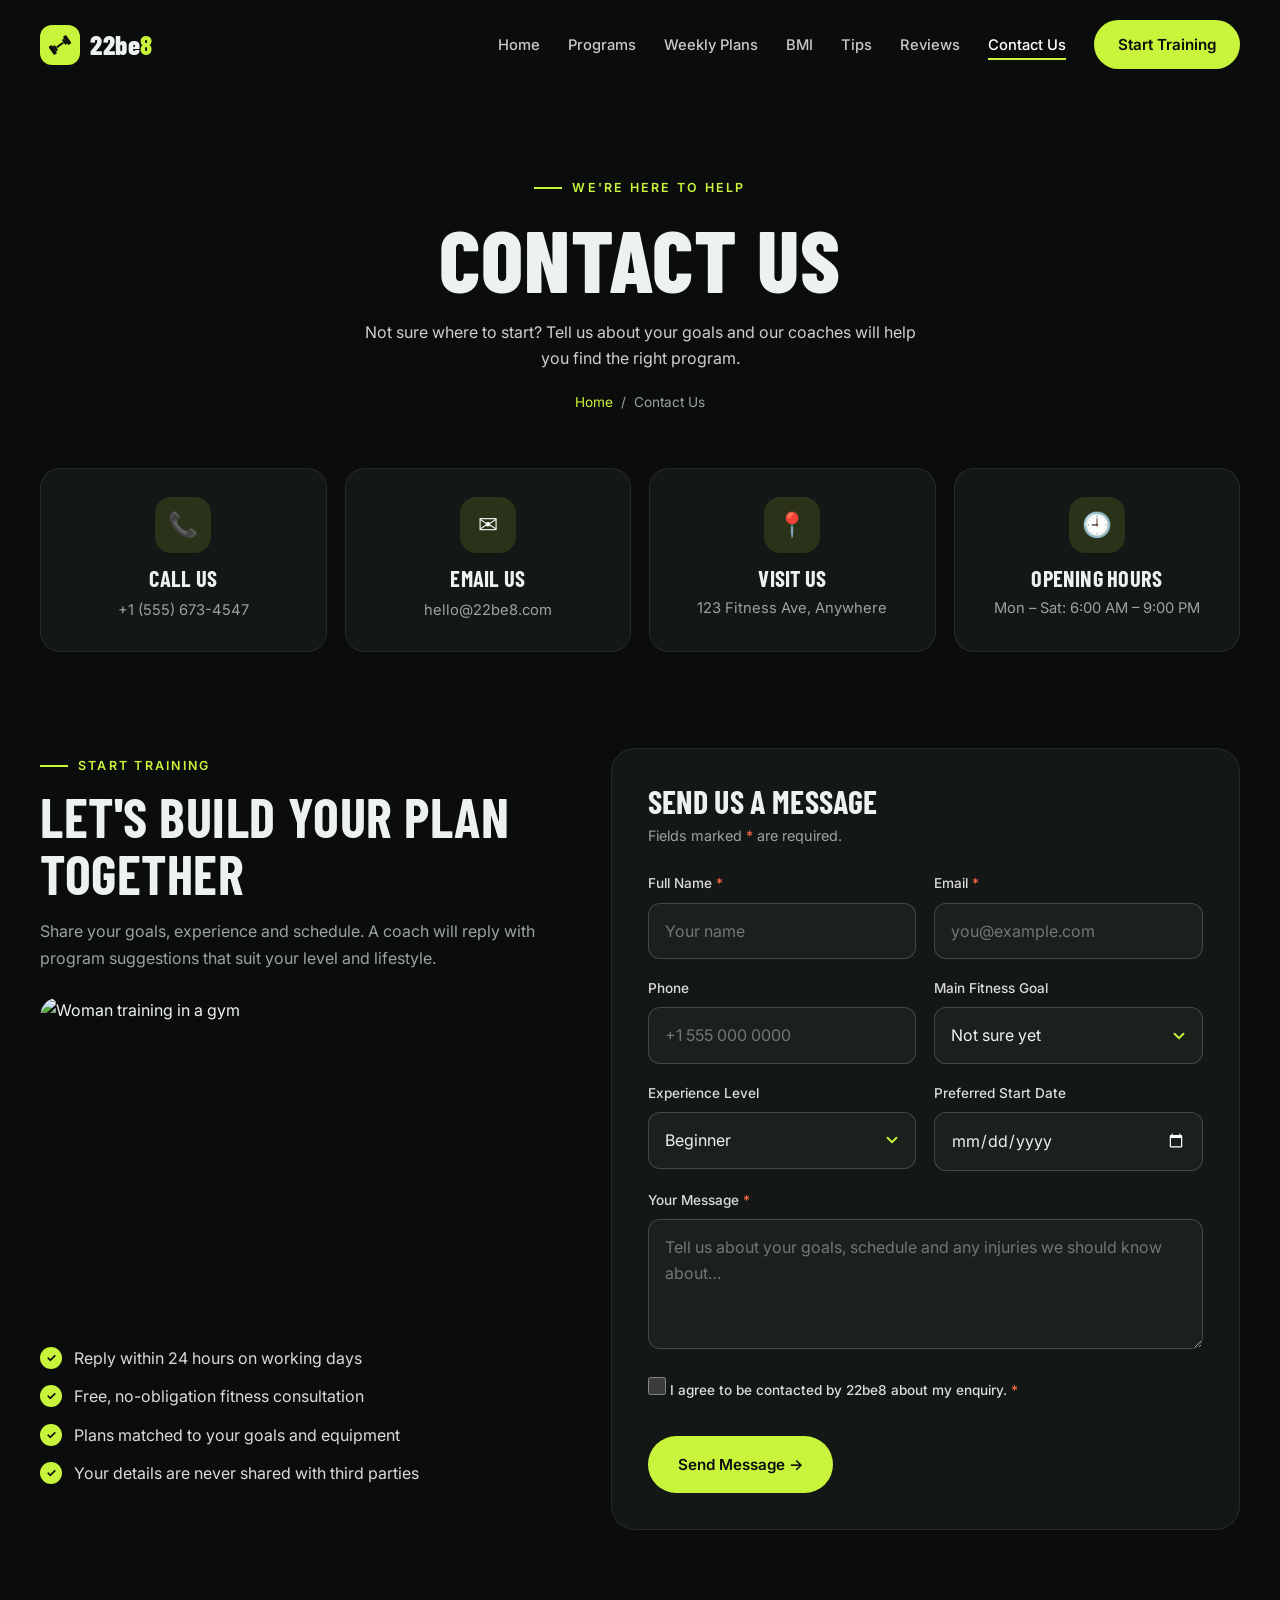
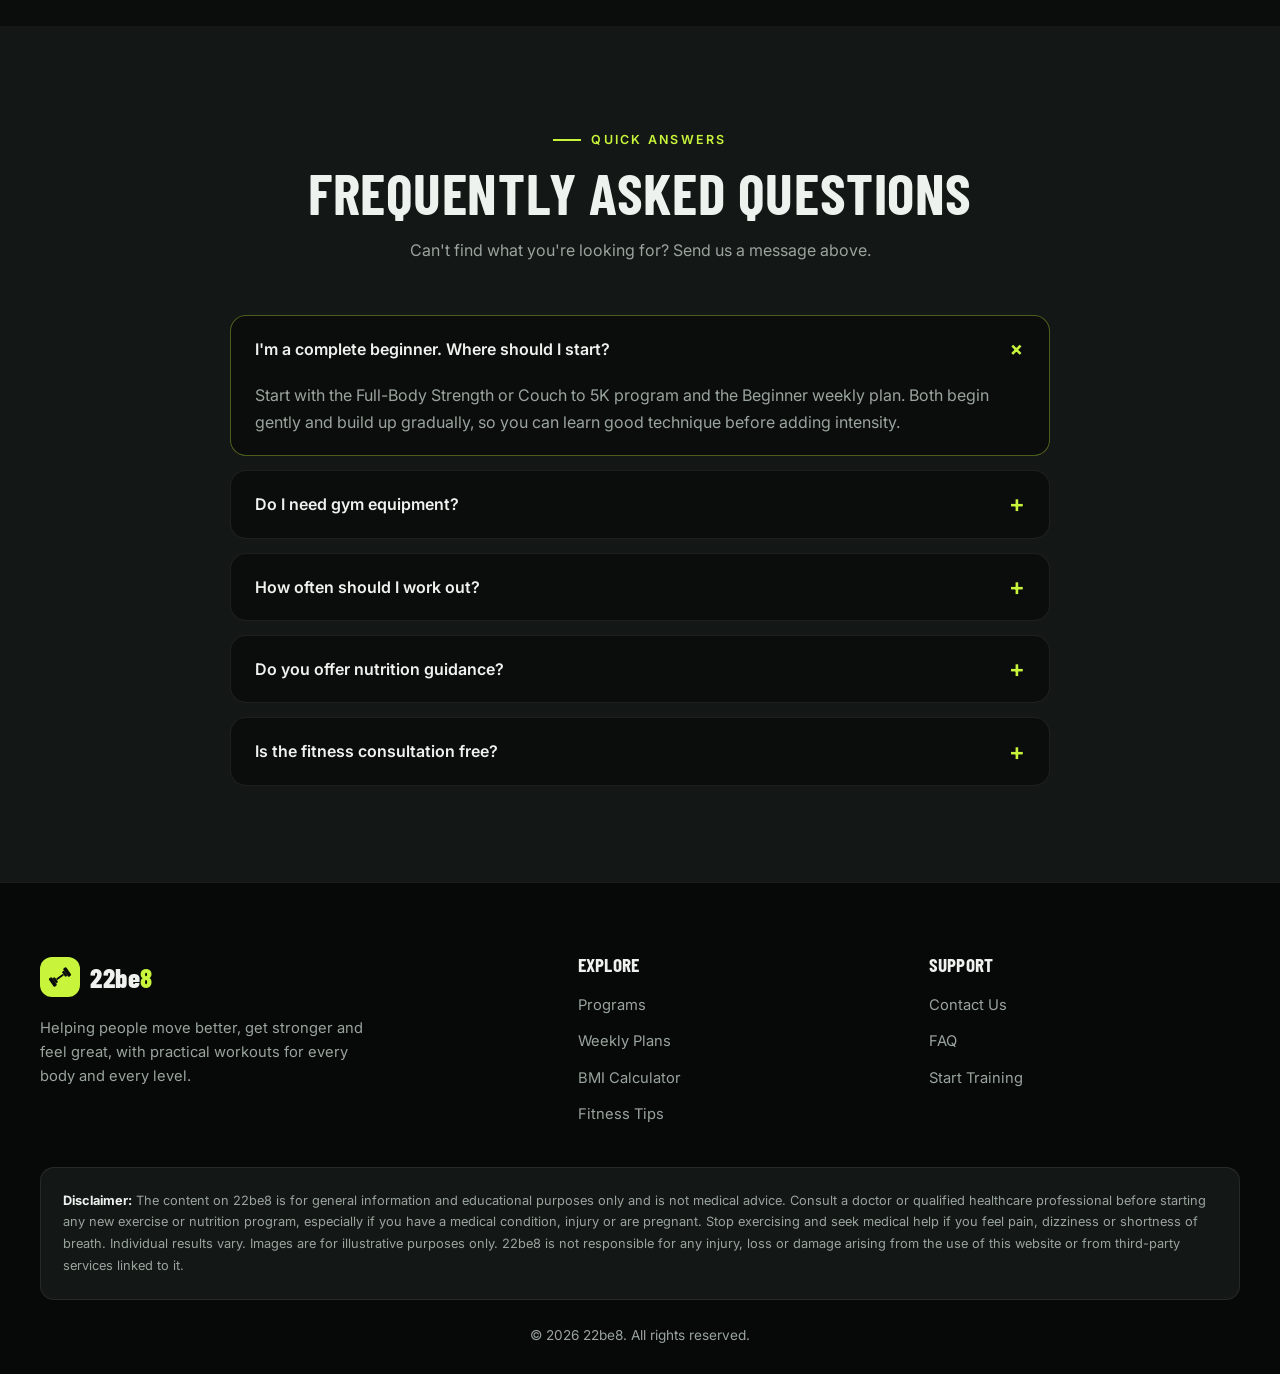
==== commit 6daeb9b8: "Add files via upload" ====
--- a/contact.html
+++ b/contact.html
@@ -3,12 +3,13 @@
 <head>
   <meta charset="UTF-8" />
   <meta name="viewport" content="width=device-width, initial-scale=1.0" />
-  <title>Contact Us — 22be8</title>
+  <title>Contact Us — 22be8 Fitness</title>
   <link rel="icon" href="favicon.svg" type="image/svg+xml" />
-  <meta name="description" content="Get in touch with 22be8 to plan your next trip to the best places to visit around the world." />
+  <meta name="description" content="Get in touch with 22be8 for help choosing a workout program, training plans and fitness advice." />
+  <meta name="theme-color" content="#0b0d0c" />
   <link rel="preconnect" href="https://fonts.googleapis.com" />
   <link rel="preconnect" href="https://fonts.gstatic.com" crossorigin />
-  <link href="https://fonts.googleapis.com/css2?family=Playfair+Display:ital,wght@0,600;0,700;1,600&family=Poppins:wght@300;400;500;600&display=swap" rel="stylesheet" />
+  <link href="https://fonts.googleapis.com/css2?family=Barlow+Condensed:ital,wght@0,600;0,700;0,800;1,800&family=Inter:wght@400;500;600;700&display=swap" rel="stylesheet" />
   <link rel="stylesheet" href="style.css" />
 </head>
 <body>
@@ -16,15 +17,16 @@
   <!-- ============ NAVBAR ============ -->
   <header class="nav" id="nav">
     <div class="container">
-      <a href="index.html" class="logo" aria-label="22be8 home"><span class="logo-mark" aria-hidden="true"><svg viewBox="0 0 48 48"><path d="M10 25 37 13l-9 23.5-5-8.6z" fill="#fff"/><path d="M23 27.9 37 13" stroke="#e9542f" stroke-width="1.6" stroke-linecap="round" opacity=".5"/><path d="M8.5 37.5c3-1 5.5-2.7 7.8-5" fill="none" stroke="#fff" stroke-width="2.2" stroke-linecap="round" stroke-dasharray="1.5 3.5" opacity=".85"/></svg></span><span class="logo-text">22be<span>8</span></span></a>
+      <a href="index.html" class="logo" aria-label="22be8 home"><span class="logo-mark" aria-hidden="true"><svg viewBox="0 0 48 48"><g fill="#0b0d0c" transform="rotate(-35 24 24)"><rect x="7" y="16" width="6" height="16" rx="2"/><rect x="13" y="19" width="4" height="10" rx="1.5"/><rect x="17" y="22.5" width="14" height="3" rx="1.5"/><rect x="31" y="19" width="4" height="10" rx="1.5"/><rect x="35" y="16" width="6" height="16" rx="2"/></g></svg></span><span class="logo-text">22be<span>8</span></span></a>
       <ul class="nav-links" id="navLinks">
         <li><a href="index.html">Home</a></li>
-        <li><a href="index.html#destinations">Destinations</a></li>
-        <li><a href="index.html#featured">Experiences</a></li>
-        <li><a href="index.html#gallery">Gallery</a></li>
+        <li><a href="index.html#programs">Programs</a></li>
+        <li><a href="index.html#plans">Weekly Plans</a></li>
+        <li><a href="index.html#bmi">BMI</a></li>
+        <li><a href="index.html#tips">Tips</a></li>
         <li><a href="index.html#reviews">Reviews</a></li>
         <li><a href="contact.html" class="current" aria-current="page">Contact Us</a></li>
-        <li><a href="#enquiry" class="btn btn-primary">Plan a Trip</a></li>
+        <li><a href="#enquiry" class="btn btn-primary">Start Training</a></li>
       </ul>
       <button class="menu-toggle" id="menuToggle" aria-label="Toggle menu" aria-expanded="false">
         <span></span><span></span><span></span>
@@ -35,9 +37,9 @@
   <!-- ============ PAGE HERO ============ -->
   <section class="page-hero">
     <div class="container">
-      <span class="eyebrow reveal">We'd love to hear from you</span>
+      <span class="eyebrow reveal">We're here to help</span>
       <h1 class="reveal">Contact Us</h1>
-      <p class="reveal">Have a question or a dream destination in mind? Our travel experts are here to help you plan the perfect trip.</p>
+      <p class="reveal">Not sure where to start? Tell us about your goals and our coaches will help you find the right program.</p>
       <div class="breadcrumb reveal"><a href="index.html">Home</a> &nbsp;/&nbsp; Contact Us</div>
     </div>
   </section>
@@ -49,7 +51,7 @@
         <div class="info-card reveal">
           <div class="ic">📞</div>
           <h3>Call Us</h3>
-          <a href="tel:+15551234567">+1 (555) 673-4547</a>
+          <a href="tel:+15556734547">+1 (555) 673-4547</a>
         </div>
         <div class="info-card reveal">
           <div class="ic">✉️</div>
@@ -59,12 +61,12 @@
         <div class="info-card reveal">
           <div class="ic">📍</div>
           <h3>Visit Us</h3>
-          <p>123 Explorer Ave, Anywhere</p>
+          <p>123 Fitness Ave, Anywhere</p>
         </div>
         <div class="info-card reveal">
           <div class="ic">🕘</div>
-          <h3>Working Hours</h3>
-          <p>Mon – Sat: 9:00 AM – 7:00 PM</p>
+          <h3>Opening Hours</h3>
+          <p>Mon – Sat: 6:00 AM – 9:00 PM</p>
         </div>
       </div>
     </div>
@@ -74,14 +76,14 @@
   <section id="enquiry">
     <div class="container contact-wrap">
       <div class="contact-aside reveal">
-        <span class="eyebrow">Plan Your Journey</span>
-        <h2>Let's Plan Your Next Adventure</h2>
-        <p>Tell us where you'd like to go, when, and what kind of trip you're dreaming of. A travel expert will get back to you with ideas and a tailored plan.</p>
-        <img class="aside-img" src="https://images.unsplash.com/photo-1436491865332-7a61a109cc05?auto=format&fit=crop&w=900&q=80" alt="Airplane wing above the clouds" loading="lazy" />
+        <span class="eyebrow">Start Training</span>
+        <h2>Let's Build Your Plan Together</h2>
+        <p>Share your goals, experience and schedule. A coach will reply with program suggestions that suit your level and lifestyle.</p>
+        <img class="aside-img" src="https://images.unsplash.com/photo-1571019613454-1cb2f99b2d8b?auto=format&fit=crop&w=900&q=80" alt="Woman training in a gym" loading="lazy" />
         <ul class="promise">
           <li>Reply within 24 hours on working days</li>
-          <li>Free, no-obligation trip consultation</li>
-          <li>Itineraries tailored to your budget</li>
+          <li>Free, no-obligation fitness consultation</li>
+          <li>Plans matched to your goals and equipment</li>
           <li>Your details are never shared with third parties</li>
         </ul>
       </div>
@@ -89,7 +91,7 @@
       <form class="contact-form reveal" id="contactForm" novalidate>
         <div class="form-body">
           <h3>Send Us a Message</h3>
-          <p>Fields marked <span style="color:var(--primary)">*</span> are required.</p>
+          <p>Fields marked <span class="req">*</span> are required.</p>
           <div class="form-grid">
             <div class="field">
               <label for="name">Full Name <span class="req">*</span></label>
@@ -107,37 +109,33 @@
               <span class="err">Please enter a valid phone number.</span>
             </div>
             <div class="field">
-              <label for="dest">Destination of Interest</label>
-              <select id="dest" name="destination">
+              <label for="goal">Main Fitness Goal</label>
+              <select id="goal" name="goal">
                 <option value="">Not sure yet</option>
-                <option>Santorini, Greece</option>
-                <option>Kyoto, Japan</option>
-                <option>Bali, Indonesia</option>
-                <option>Swiss Alps, Switzerland</option>
-                <option>Paris, France</option>
-                <option>Maldives</option>
-                <option>Machu Picchu, Peru</option>
-                <option>Iceland</option>
+                <option>Lose weight</option>
+                <option>Build muscle</option>
+                <option>Improve endurance</option>
+                <option>Increase flexibility</option>
+                <option>General fitness &amp; health</option>
                 <option>Other</option>
               </select>
             </div>
             <div class="field">
-              <label for="date">Preferred Travel Date</label>
+              <label for="level">Experience Level</label>
+              <select id="level" name="level">
+                <option selected>Beginner</option>
+                <option>Intermediate</option>
+                <option>Advanced</option>
+              </select>
+            </div>
+            <div class="field">
+              <label for="date">Preferred Start Date</label>
               <input id="date" name="date" type="date" />
               <span class="err">Please choose a future date.</span>
             </div>
-            <div class="field">
-              <label for="travelers">Travelers</label>
-              <select id="travelers" name="travelers">
-                <option>1 traveler</option>
-                <option selected>2 travelers</option>
-                <option>3–4 travelers</option>
-                <option>5+ travelers</option>
-              </select>
-            </div>
             <div class="field full">
               <label for="message">Your Message <span class="req">*</span></label>
-              <textarea id="message" name="message" placeholder="Tell us about your dream trip…" required></textarea>
+              <textarea id="message" name="message" placeholder="Tell us about your goals, schedule and any injuries we should know about…" required></textarea>
               <span class="err">Please write a short message (at least 10 characters).</span>
             </div>
             <div class="field full">
@@ -148,21 +146,21 @@
               <span class="err">Please accept to continue.</span>
             </div>
           </div>
-          <button type="submit" class="btn btn-primary">Send Message ✈</button>
+          <button type="submit" class="btn btn-primary">Send Message →</button>
         </div>
 
         <div class="form-success" role="status" aria-live="polite">
-          <div class="big">🎉</div>
-          <h3>Thank you, <span id="sentName">traveler</span>!</h3>
-          <p>Your message has been received. One of our travel experts will contact you within 24 hours.</p>
-          <a href="index.html#destinations" class="btn btn-primary">Explore Destinations →</a>
+          <div class="big">💪</div>
+          <h3>Thank you, <span id="sentName">friend</span>!</h3>
+          <p>Your message has been received. One of our coaches will get back to you within 24 hours.</p>
+          <a href="index.html#programs" class="btn btn-primary">Explore Programs →</a>
         </div>
       </form>
     </div>
   </section>
 
   <!-- ============ FAQ ============ -->
-  <section class="faq">
+  <section class="faq" id="faq">
     <div class="container">
       <div class="section-head reveal">
         <span class="eyebrow">Quick Answers</span>
@@ -171,24 +169,24 @@
       </div>
       <div class="faq-list">
         <details class="reveal" open>
-          <summary>How soon will I hear back after sending a message?</summary>
-          <p>We reply to all enquiries within 24 hours on working days (Monday to Saturday). Urgent requests are best made by phone.</p>
+          <summary>I'm a complete beginner. Where should I start?</summary>
+          <p>Start with the Full-Body Strength or Couch to 5K program and the Beginner weekly plan. Both begin gently and build up gradually, so you can learn good technique before adding intensity.</p>
         </details>
         <details class="reveal">
-          <summary>Is the trip consultation free?</summary>
-          <p>Yes. Planning calls and itinerary suggestions are completely free and there's no obligation to book.</p>
+          <summary>Do I need gym equipment?</summary>
+          <p>No. Most workouts include bodyweight alternatives you can do at home. A pair of dumbbells or resistance bands can add variety, but they aren't required to get started.</p>
         </details>
         <details class="reveal">
-          <summary>Can you plan a custom itinerary for my group?</summary>
-          <p>Absolutely. We plan trips for solo travelers, couples, families and larger groups, tailored to your interests, pace and budget.</p>
+          <summary>How often should I work out?</summary>
+          <p>For general health, aim for at least 150 minutes of moderate activity a week plus muscle-strengthening exercise on two or more days. Our weekly plans are built around this, with rest days included.</p>
         </details>
         <details class="reveal">
-          <summary>How much does a trip cost?</summary>
-          <p>Every trip is tailored, so pricing depends on your destination, travel dates, group size and chosen options. Send us your plans and we'll share a clear quote before you book.</p>
+          <summary>Do you offer nutrition guidance?</summary>
+          <p>We share general healthy-eating tips to support your training. For a personalised diet or a medical condition, please speak to a registered dietitian or doctor.</p>
         </details>
         <details class="reveal">
-          <summary>Do you help with visas and travel insurance?</summary>
-          <p>We can guide you on visa requirements and recommend travel insurance options. Always confirm entry rules with official government sources before travel.</p>
+          <summary>Is the fitness consultation free?</summary>
+          <p>Yes. Your first consultation and program recommendation are completely free, with no obligation to sign up.</p>
         </details>
       </div>
     </div>
@@ -197,12 +195,31 @@
   <!-- ============ FOOTER ============ -->
   <footer>
     <div class="container">
-      <div class="footer-brand">
-        <a href="index.html" class="logo" aria-label="22be8 home"><span class="logo-mark" aria-hidden="true"><svg viewBox="0 0 48 48"><path d="M10 25 37 13l-9 23.5-5-8.6z" fill="#fff"/><path d="M23 27.9 37 13" stroke="#e9542f" stroke-width="1.6" stroke-linecap="round" opacity=".5"/><path d="M8.5 37.5c3-1 5.5-2.7 7.8-5" fill="none" stroke="#fff" stroke-width="2.2" stroke-linecap="round" stroke-dasharray="1.5 3.5" opacity=".85"/></svg></span><span class="logo-text">22be<span>8</span></span></a>
-        <p>Inspiring travelers to explore the best places on Earth since 2015. Your adventure starts here.</p>
+      <div class="footer-grid">
+        <div class="footer-brand">
+          <a href="index.html" class="logo" aria-label="22be8 home"><span class="logo-mark" aria-hidden="true"><svg viewBox="0 0 48 48"><g fill="#0b0d0c" transform="rotate(-35 24 24)"><rect x="7" y="16" width="6" height="16" rx="2"/><rect x="13" y="19" width="4" height="10" rx="1.5"/><rect x="17" y="22.5" width="14" height="3" rx="1.5"/><rect x="31" y="19" width="4" height="10" rx="1.5"/><rect x="35" y="16" width="6" height="16" rx="2"/></g></svg></span><span class="logo-text">22be<span>8</span></span></a>
+          <p>Helping people move better, get stronger and feel great, with practical workouts for every body and every level.</p>
+        </div>
+        <div class="footer-col">
+          <h4>Explore</h4>
+          <ul>
+            <li><a href="index.html#programs">Programs</a></li>
+            <li><a href="index.html#plans">Weekly Plans</a></li>
+            <li><a href="index.html#bmi">BMI Calculator</a></li>
+            <li><a href="index.html#tips">Fitness Tips</a></li>
+          </ul>
+        </div>
+        <div class="footer-col">
+          <h4>Support</h4>
+          <ul>
+            <li><a href="contact.html">Contact Us</a></li>
+            <li><a href="#faq">FAQ</a></li>
+            <li><a href="#enquiry">Start Training</a></li>
+          </ul>
+        </div>
       </div>
       <div class="disclaimer">
-        <strong>Disclaimer:</strong> The information on 22be8 is provided for general travel inspiration only. Ratings, availability and travel details shown are indicative and may change without notice; please confirm all details before booking. Images are for illustrative purposes and may not represent exact locations or properties. Always check current visa, health and safety advisories from official government sources before you travel. 22be8 is not responsible for any loss, inconvenience or damage arising from the use of this website or from third-party services linked to it.
+        <strong>Disclaimer:</strong> The content on 22be8 is for general information and educational purposes only and is not medical advice. Consult a doctor or qualified healthcare professional before starting any new exercise or nutrition program, especially if you have a medical condition, injury or are pregnant. Stop exercising and seek medical help if you feel pain, dizziness or shortness of breath. Individual results vary. Images are for illustrative purposes only. 22be8 is not responsible for any injury, loss or damage arising from the use of this website or from third-party services linked to it.
       </div>
       <div class="footer-bottom">© <span id="year"></span> 22be8. All rights reserved.</div>
     </div>
--- a/style.css
+++ b/style.css
@@ -1,515 +1,425 @@
+/* =========================================================
+   22be8 — Fitness & Exercise
+   ========================================================= */
 :root {
-  --primary: #ff6b4a;
-  --primary-dark: #e9542f;
-  --accent: #0fb5ae;
-  --dark: #0f1b2d;
-  --text: #3c4658;
-  --muted: #7a8599;
-  --bg: #ffffff;
-  --bg-soft: #f6f8fb;
-  --card: #ffffff;
+  --bg: #0b0d0c;
+  --surface: #131715;
+  --surface-2: #1b201d;
+  --line: rgba(255, 255, 255, 0.08);
+  --line-strong: rgba(255, 255, 255, 0.18);
+  --text: #eef2ef;
+  --muted: #9aa49e;
+  --primary: #c8f53b;
+  --primary-soft: rgba(200, 245, 59, 0.12);
+  --ink: #0b0d0c;
+  --accent: #ff6a45;
   --radius: 20px;
-  --shadow: 0 20px 45px -20px rgba(15, 27, 45, 0.35);
   --ease: cubic-bezier(.2, .8, .2, 1);
+  color-scheme: dark;
 }
 
 * { margin: 0; padding: 0; box-sizing: border-box; }
 html { scroll-behavior: smooth; }
 body {
-  font-family: "Poppins", system-ui, sans-serif;
+  font-family: "Inter", system-ui, sans-serif;
+  background: var(--bg);
   color: var(--text);
-  background: var(--bg);
-  line-height: 1.6;
+  line-height: 1.65;
   overflow-x: hidden;
-}
-img { max-width: 100%; display: block; }
+  -webkit-font-smoothing: antialiased;
+}
+img { display: block; max-width: 100%; }
 a { color: inherit; text-decoration: none; }
-h1, h2, h3 { font-family: "Playfair Display", serif; color: var(--dark); line-height: 1.15; }
+button, input, select, textarea { font: inherit; }
+:focus-visible { outline: 2px solid var(--primary); outline-offset: 3px; }
+
+h1, h2, h3, h4 {
+  font-family: "Barlow Condensed", sans-serif;
+  font-weight: 700;
+  line-height: 1.05;
+  text-transform: uppercase;
+  letter-spacing: .01em;
+}
 .container { width: min(1200px, 100% - 32px); margin-inline: auto; }
-section { padding: 100px 0; }
+section { padding: 96px 0; }
 
 .eyebrow {
-  display: inline-block;
-  font-size: .8rem; font-weight: 600; letter-spacing: .18em; text-transform: uppercase;
+  display: inline-flex;
+  align-items: center;
+  gap: 10px;
+  font-size: .78rem;
+  font-weight: 600;
+  letter-spacing: .18em;
+  text-transform: uppercase;
   color: var(--primary);
-  margin-bottom: 12px;
-}
-.section-head { text-align: center; max-width: 640px; margin: 0 auto 56px; }
-.section-head h2 { font-size: clamp(2rem, 4vw, 2.9rem); margin-bottom: 14px; }
+}
+.eyebrow::before { content: ""; width: 28px; height: 2px; background: currentColor; }
+
+.section-head { max-width: 680px; margin: 0 auto 52px; text-align: center; }
+.section-head .eyebrow { justify-content: center; }
+.section-head h2 { font-size: clamp(2.3rem, 5vw, 3.6rem); margin: 12px 0 14px; }
 .section-head p { color: var(--muted); }
 
+/* Scroll reveal — kept early so component hover states can override it */
+.reveal { opacity: 0; transform: translateY(28px); transition: opacity .7s ease, transform .7s var(--ease); }
+.reveal.visible { opacity: 1; transform: none; }
+
+/* ---------- Buttons ---------- */
 .btn {
-  display: inline-flex; align-items: center; gap: 10px;
-  padding: 14px 30px; border-radius: 999px; border: none; cursor: pointer;
-  font: 500 1rem "Poppins", sans-serif;
-  transition: transform .3s var(--ease), box-shadow .3s var(--ease), background .3s;
-}
-.btn-primary { background: var(--primary); color: #fff; box-shadow: 0 12px 30px -10px rgba(255,107,74,.7); }
-.btn-primary:hover { background: var(--primary-dark); transform: translateY(-3px); }
-.btn-ghost { background: rgba(255,255,255,.15); color: #fff; border: 1px solid rgba(255,255,255,.5); backdrop-filter: blur(6px); }
-.btn-ghost:hover { background: rgba(255,255,255,.28); transform: translateY(-3px); }
+  display: inline-flex;
+  align-items: center;
+  justify-content: center;
+  gap: 8px;
+  padding: 14px 28px;
+  border-radius: 999px;
+  border: 2px solid transparent;
+  font-weight: 600;
+  font-size: .95rem;
+  cursor: pointer;
+  transition: transform .25s var(--ease), box-shadow .25s, background .25s, color .25s;
+}
+.btn-primary { background: var(--primary); color: var(--ink); }
+.btn-primary:hover { transform: translateY(-2px); box-shadow: 0 12px 30px rgba(200, 245, 59, .28); }
+.btn-ghost { border-color: var(--line-strong); color: #fff; }
+.btn-ghost:hover { background: #fff; color: var(--ink); }
 
 /* ---------- Navbar ---------- */
-.nav {
-  position: fixed; inset: 0 0 auto 0; z-index: 100;
-  padding: 22px 0;
-  transition: background .35s, padding .35s, box-shadow .35s;
-}
-.nav.scrolled { background: rgba(255,255,255,.92); backdrop-filter: blur(12px); padding: 14px 0; box-shadow: 0 6px 30px -12px rgba(0,0,0,.2); }
-.nav .container { display: flex; align-items: center; justify-content: space-between; }
-.logo { font-family: "Playfair Display", serif; font-size: 1.7rem; font-weight: 700; color: #fff; transition: color .35s; }
-.logo span { color: var(--primary); }
-.nav.scrolled .logo { color: var(--dark); }
-.nav-links { display: flex; gap: 34px; list-style: none; align-items: center; }
-.nav-links a { color: rgba(255,255,255,.9); font-weight: 500; font-size: .95rem; position: relative; transition: color .3s; }
-.nav.scrolled .nav-links a { color: var(--text); }
-.nav-links a:not(.btn)::after {
-  content: ""; position: absolute; left: 0; bottom: -6px; height: 2px; width: 0;
-  background: var(--primary); transition: width .3s var(--ease);
-}
-.nav-links a:not(.btn):hover::after { width: 100%; }
-.nav-links .btn { padding: 10px 22px; color: #fff !important; }
-.menu-toggle { display: none; background: none; border: none; cursor: pointer; width: 32px; height: 24px; position: relative; z-index: 101; }
-.menu-toggle span { position: absolute; left: 0; width: 100%; height: 2px; background: #fff; border-radius: 2px; transition: .35s var(--ease); }
-.nav.scrolled .menu-toggle span { background: var(--dark); }
-.menu-toggle span:nth-child(1) { top: 0; }
-.menu-toggle span:nth-child(2) { top: 11px; }
-.menu-toggle span:nth-child(3) { top: 22px; }
-.menu-toggle.open span { background: var(--dark); }
-.menu-toggle.open span:nth-child(1) { top: 11px; transform: rotate(45deg); }
-.menu-toggle.open span:nth-child(2) { opacity: 0; }
-.menu-toggle.open span:nth-child(3) { top: 11px; transform: rotate(-45deg); }
+.nav { position: fixed; inset: 0 0 auto; z-index: 100; padding: 20px 0; transition: padding .3s, background .3s; }
+.nav.scrolled { background: rgba(11, 13, 12, .95); padding: 12px 0; border-bottom: 1px solid var(--line); }
+.nav .container { display: flex; align-items: center; justify-content: space-between; gap: 24px; }
+
+.logo { display: flex; align-items: center; gap: 10px; font-family: "Barlow Condensed", sans-serif; font-weight: 800; font-size: 1.7rem; letter-spacing: .02em; }
+.logo-mark { width: 40px; height: 40px; border-radius: 12px; background: var(--primary); display: grid; place-items: center; flex-shrink: 0; }
+.logo-mark svg { width: 30px; height: 30px; }
+.logo-text span { color: var(--primary); }
+
+.nav-links { display: flex; align-items: center; gap: 28px; list-style: none; }
+.nav-links a:not(.btn) { position: relative; padding: 4px 0; font-size: .92rem; font-weight: 500; color: rgba(255, 255, 255, .78); transition: color .2s; }
+.nav-links a:not(.btn)::after { content: ""; position: absolute; left: 0; bottom: -2px; width: 0; height: 2px; background: var(--primary); transition: width .25s var(--ease); }
+.nav-links a:not(.btn):hover, .nav-links a.current { color: #fff; }
+.nav-links a:not(.btn):hover::after, .nav-links a.current::after { width: 100%; }
+.nav-links .btn { padding: 10px 22px; }
+
+.menu-toggle { display: none; }
+
+@media (max-width: 1020px) {
+  .menu-toggle { display: flex; flex-direction: column; gap: 5px; padding: 8px; background: none; border: 0; cursor: pointer; z-index: 101; }
+  .menu-toggle span { width: 24px; height: 2px; background: #fff; transition: transform .3s, opacity .3s; }
+  .menu-toggle.open span:nth-child(1) { transform: translateY(7px) rotate(45deg); }
+  .menu-toggle.open span:nth-child(2) { opacity: 0; }
+  .menu-toggle.open span:nth-child(3) { transform: translateY(-7px) rotate(-45deg); }
+  .nav-links { position: fixed; inset: 0; flex-direction: column; justify-content: center; gap: 26px; background: var(--bg); transform: translateX(100%); transition: transform .35s var(--ease); }
+  .nav-links.open { transform: none; }
+  .nav-links a:not(.btn) { font-size: 1.3rem; }
+}
 
 /* ---------- Hero ---------- */
 .hero {
-  min-height: 100vh; min-height: 100svh;
-  display: flex; align-items: center;
-  position: relative; color: #fff; padding: 140px 0 120px;
-  background: #1d3b53 url("https://images.unsplash.com/photo-1507525428034-b723cf961d3e?auto=format&fit=crop&w=2000&q=80") center/cover no-repeat;
-  isolation: isolate;
-}
-.hero::before {
-  content: ""; position: absolute; inset: 0; z-index: -1;
-  background: linear-gradient(110deg, rgba(10,20,40,.82) 0%, rgba(10,20,40,.45) 55%, rgba(10,20,40,.15) 100%);
-}
-.hero-content { max-width: 680px; }
-.hero .eyebrow { color: #ffd2c6; }
-.hero h1 { color: #fff; font-size: clamp(2.6rem, 6.5vw, 5rem); margin-bottom: 22px; }
-.hero h1 em { color: var(--primary); font-style: italic; }
-.hero p { font-size: clamp(1rem, 1.6vw, 1.15rem); color: rgba(255,255,255,.85); max-width: 540px; margin-bottom: 36px; font-weight: 300; }
-.hero-actions { display: flex; gap: 16px; flex-wrap: wrap; }
-
-.search-box {
-  margin-top: 56px;
-  background: #fff; border-radius: 22px; padding: 10px;
-  display: grid; grid-template-columns: repeat(3, 1fr) auto; gap: 6px;
-  box-shadow: 0 30px 60px -20px rgba(0,0,0,.45);
-  max-width: 860px;
-}
-.search-field { padding: 10px 18px; border-right: 1px solid #eceff4; }
-.search-field:nth-child(3) { border-right: none; }
-.search-field label { display: block; font-size: .72rem; font-weight: 600; text-transform: uppercase; letter-spacing: .1em; color: var(--muted); }
-.search-field input, .search-field select {
-  width: 100%; border: none; outline: none; background: transparent;
-  font: 500 .98rem "Poppins", sans-serif; color: var(--dark); padding-top: 2px;
-}
-.search-box .btn { border-radius: 16px; justify-content: center; }
-
-.scroll-indicator {
-  position: absolute; bottom: 30px; left: 50%; transform: translateX(-50%);
-  width: 26px; height: 42px; border: 2px solid rgba(255,255,255,.6); border-radius: 20px;
-}
-.scroll-indicator::after {
-  content: ""; position: absolute; top: 8px; left: 50%; width: 4px; height: 8px; margin-left: -2px;
-  background: #fff; border-radius: 4px; animation: scroll 1.8s infinite;
-}
-@keyframes scroll { 0% { opacity: 1; transform: translateY(0); } 100% { opacity: 0; transform: translateY(14px); } }
+  position: relative;
+  min-height: 100vh;
+  min-height: 100svh;
+  display: flex;
+  align-items: center;
+  padding: 140px 0 110px;
+  background:
+    linear-gradient(90deg, rgba(11, 13, 12, .96) 0%, rgba(11, 13, 12, .75) 45%, rgba(11, 13, 12, .25) 100%),
+    url("https://images.unsplash.com/photo-1534438327276-14e5300c3a48?auto=format&fit=crop&w=1900&q=80") center / cover;
+}
+.hero-content { max-width: 700px; }
+.hero h1 { font-size: clamp(3rem, 9vw, 6.4rem); font-weight: 800; margin: 18px 0 22px; }
+.hero h1 em { font-style: italic; color: var(--primary); }
+.hero p { font-size: 1.1rem; color: rgba(255, 255, 255, .8); max-width: 540px; margin-bottom: 34px; }
+.hero-actions { display: flex; flex-wrap: wrap; gap: 14px; }
+.hero-tags { display: flex; flex-wrap: wrap; gap: 10px; margin-top: 40px; }
+.hero-tags span { padding: 8px 14px; border: 1px solid var(--line-strong); border-radius: 999px; font-size: .82rem; color: rgba(255, 255, 255, .78); background: rgba(11, 13, 12, .4); }
+
+.scroll-indicator { position: absolute; bottom: 30px; left: 50%; width: 26px; height: 42px; border: 2px solid rgba(255, 255, 255, .4); border-radius: 14px; transform: translateX(-50%); }
+.scroll-indicator::after { content: ""; position: absolute; top: 8px; left: 50%; width: 4px; height: 8px; border-radius: 2px; background: var(--primary); transform: translateX(-50%); animation: scrollDot 1.8s infinite; }
+@keyframes scrollDot { to { transform: translate(-50%, 14px); opacity: 0; } }
+
+/* ---------- Marquee ---------- */
+.marquee { background: var(--primary); color: var(--ink); overflow: hidden; padding: 16px 0; }
+.marquee-track { display: flex; gap: 40px; width: max-content; animation: marquee 32s linear infinite; font-family: "Barlow Condensed", sans-serif; font-weight: 800; font-size: 1.6rem; text-transform: uppercase; white-space: nowrap; }
+.marquee-track span::after { content: "✦"; margin-left: 40px; }
+@keyframes marquee { to { transform: translateX(-50%); } }
 
 /* ---------- Stats ---------- */
-.stats { padding: 0; margin-top: -60px; position: relative; z-index: 5; }
-.stats-grid {
-  background: var(--card); border-radius: var(--radius); box-shadow: var(--shadow);
-  display: grid; grid-template-columns: repeat(4, 1fr); padding: 36px 20px;
-}
-.stat { text-align: center; padding: 6px 10px; border-right: 1px solid #eef1f5; }
-.stat:last-child { border-right: none; }
-.stat strong { display: block; font-family: "Playfair Display", serif; font-size: clamp(1.9rem, 3.5vw, 2.6rem); color: var(--dark); }
-.stat span { color: var(--muted); font-size: .92rem; }
-
-/* ---------- Destinations ---------- */
-.filters { display: flex; justify-content: center; flex-wrap: wrap; gap: 10px; margin-bottom: 44px; }
-.filter-btn {
-  padding: 10px 22px; border-radius: 999px; border: 1px solid #e3e7ee; background: #fff; cursor: pointer;
-  font: 500 .92rem "Poppins", sans-serif; color: var(--text); transition: .3s var(--ease);
-}
-.filter-btn:hover { border-color: var(--primary); color: var(--primary); }
-.filter-btn.active { background: var(--dark); color: #fff; border-color: var(--dark); }
-
-.dest-grid { display: grid; grid-template-columns: repeat(auto-fill, minmax(280px, 1fr)); gap: 28px; }
-.dest-card {
-  position: relative; border-radius: var(--radius); overflow: hidden; height: 440px;
-  box-shadow: var(--shadow); cursor: pointer; background: #2a3d55;
-  transition: transform .5s var(--ease), opacity .4s;
-}
-.dest-card.hide { display: none; }
-.dest-card img { width: 100%; height: 100%; object-fit: cover; transition: transform 1s var(--ease); }
-.dest-card::after {
-  content: ""; position: absolute; inset: 0;
-  background: linear-gradient(180deg, rgba(0,0,0,0) 35%, rgba(5,12,25,.88) 100%);
-}
-.dest-card:hover { transform: translateY(-8px); }
-.dest-card:hover img { transform: scale(1.1); }
-.dest-badge {
-  position: absolute; top: 18px; left: 18px; z-index: 2;
-  background: rgba(255,255,255,.95); color: var(--dark); font-size: .78rem; font-weight: 600;
-  padding: 6px 14px; border-radius: 999px;
-}
-.dest-rating {
-  position: absolute; top: 18px; right: 18px; z-index: 2;
-  background: rgba(15,27,45,.6); backdrop-filter: blur(6px); color: #fff; font-size: .82rem; font-weight: 500;
-  padding: 6px 12px; border-radius: 999px;
-}
-.dest-rating::before { content: "★ "; color: #ffc94a; }
-.dest-info { position: absolute; left: 0; right: 0; bottom: 0; padding: 26px; z-index: 2; color: #fff; }
-.dest-info .loc { font-size: .85rem; opacity: .85; display: flex; align-items: center; gap: 6px; }
-.dest-info h3 { color: #fff; font-size: 1.75rem; margin: 4px 0 8px; }
-.dest-info p {
-  font-size: .9rem; opacity: 0; max-height: 0; overflow: hidden; font-weight: 300;
-  transition: opacity .5s var(--ease), max-height .5s var(--ease);
-}
-.dest-card:hover .dest-info p, .dest-card:focus-within .dest-info p { opacity: .9; max-height: 100px; }
-.dest-meta { display: flex; justify-content: space-between; align-items: center; margin-top: 14px; padding-top: 14px; border-top: 1px solid rgba(255,255,255,.2); }
-.dest-meta .price { font-weight: 600; font-size: 1.1rem; }
-.dest-meta .price small { font-weight: 300; font-size: .78rem; opacity: .8; }
-.dest-meta .arrow {
-  width: 40px; height: 40px; border-radius: 50%; background: var(--primary); display: grid; place-items: center;
-  transition: transform .3s var(--ease);
-}
-.dest-card:hover .arrow { transform: rotate(-45deg); }
-
-/* ---------- Featured (split) ---------- */
-.featured { background: var(--bg-soft); }
-.split { display: grid; grid-template-columns: 1.05fr 1fr; gap: 70px; align-items: center; }
+.stats { padding: 72px 0 0; }
+.stats-grid { display: grid; grid-template-columns: repeat(4, 1fr); background: var(--surface); border: 1px solid var(--line); border-radius: var(--radius); overflow: hidden; }
+.stat { padding: 34px 20px; text-align: center; border-right: 1px solid var(--line); }
+.stat:last-child { border-right: 0; }
+.stat strong { display: block; font-family: "Barlow Condensed", sans-serif; font-size: 3rem; font-weight: 800; line-height: 1.1; color: var(--primary); }
+.stat span { font-size: .9rem; color: var(--muted); }
+@media (max-width: 720px) {
+  .stats-grid { grid-template-columns: 1fr 1fr; }
+  .stat:nth-child(2) { border-right: 0; }
+  .stat:nth-child(-n+2) { border-bottom: 1px solid var(--line); }
+}
+
+/* ---------- Programs ---------- */
+.filters { display: flex; flex-wrap: wrap; justify-content: center; gap: 10px; margin-bottom: 40px; }
+.filter-btn { padding: 10px 22px; border-radius: 999px; border: 1px solid var(--line-strong); background: transparent; color: var(--muted); font-weight: 500; cursor: pointer; transition: .2s; }
+.filter-btn:hover { color: #fff; border-color: #fff; }
+.filter-btn.active { background: var(--primary); border-color: var(--primary); color: var(--ink); }
+
+.prog-grid { display: grid; grid-template-columns: repeat(auto-fill, minmax(270px, 1fr)); gap: 24px; }
+.prog-card { display: flex; flex-direction: column; background: var(--surface); border: 1px solid var(--line); border-radius: var(--radius); overflow: hidden; transition: transform .35s var(--ease), border-color .3s, opacity .7s; }
+.prog-card:hover, .prog-card:focus-visible { transform: translateY(-6px); border-color: rgba(200, 245, 59, .4); }
+.prog-card.hide { display: none; }
+.prog-img { position: relative; aspect-ratio: 4 / 3; overflow: hidden; }
+.prog-img img { width: 100%; height: 100%; object-fit: cover; transition: transform .6s var(--ease); }
+.prog-card:hover .prog-img img { transform: scale(1.06); }
+.prog-badge { position: absolute; top: 14px; left: 14px; padding: 6px 12px; border-radius: 999px; background: var(--primary); color: var(--ink); font-size: .72rem; font-weight: 700; letter-spacing: .08em; text-transform: uppercase; }
+.prog-body { display: flex; flex-direction: column; gap: 10px; flex: 1; padding: 22px; }
+.prog-body h3 { font-size: 1.7rem; }
+.prog-body p { flex: 1; font-size: .93rem; color: var(--muted); }
+.prog-meta { display: flex; flex-wrap: wrap; gap: 8px 16px; padding-top: 14px; border-top: 1px solid var(--line); font-size: .82rem; color: rgba(255, 255, 255, .72); }
+
+/* ---------- Weekly plans ---------- */
+.plans { background: var(--surface); }
+.plan-tabs { display: flex; flex-wrap: wrap; justify-content: center; gap: 6px; width: fit-content; max-width: 100%; margin: 0 auto 36px; padding: 6px; background: var(--bg); border: 1px solid var(--line); border-radius: 999px; }
+.plan-tab { padding: 10px 24px; border: 0; border-radius: 999px; background: transparent; color: var(--muted); font-weight: 600; cursor: pointer; text-align: center; transition: .2s; }
+.plan-tab small { display: block; font-size: .74rem; font-weight: 400; opacity: .85; }
+.plan-tab:hover { color: #fff; }
+.plan-tab.active { background: var(--primary); color: var(--ink); }
+.plan-panel { display: grid; grid-template-columns: repeat(7, 1fr); gap: 12px; }
+.plan-panel[hidden] { display: none; }
+.plan-panel.active { animation: fadeUp .45s var(--ease); }
+.day { display: flex; flex-direction: column; gap: 6px; padding: 18px 14px; background: var(--bg); border: 1px solid var(--line); border-radius: 16px; }
+.day b { font-size: .72rem; letter-spacing: .14em; text-transform: uppercase; color: var(--primary); }
+.day h4 { font-size: 1.25rem; }
+.day span { font-size: .82rem; color: var(--muted); }
+.day.rest { background: transparent; border-style: dashed; }
+.day.rest b { color: var(--muted); }
+.plan-note { margin-top: 24px; text-align: center; font-size: .9rem; color: var(--muted); }
+@keyframes fadeUp { from { opacity: 0; transform: translateY(12px); } to { opacity: 1; transform: none; } }
+@media (max-width: 1000px) { .plan-panel { grid-template-columns: repeat(4, 1fr); } }
+@media (max-width: 600px) {
+  .plan-panel { grid-template-columns: 1fr 1fr; }
+  .plan-tabs { border-radius: 20px; }
+  .plan-tab { padding: 10px 16px; }
+}
+
+/* ---------- Featured split ---------- */
+.split { display: grid; grid-template-columns: 1fr 1fr; gap: 72px; align-items: center; }
 .split-media { position: relative; }
-.split-media .main-img { border-radius: var(--radius); height: 540px; width: 100%; object-fit: cover; box-shadow: var(--shadow); background: #2a3d55; }
-.split-media .float-img {
-  position: absolute; right: -30px; bottom: -40px; width: 46%; height: 240px; object-fit: cover;
-  border-radius: var(--radius); border: 8px solid var(--bg-soft); box-shadow: var(--shadow); background: #2a3d55;
-}
-.split-media .float-card {
-  position: absolute; top: 30px; left: -30px; background: #fff; border-radius: 16px; padding: 16px 20px;
-  box-shadow: var(--shadow); display: flex; align-items: center; gap: 14px; animation: float 4s ease-in-out infinite;
-}
-.float-card .icon { width: 46px; height: 46px; border-radius: 12px; background: #fff0ec; display: grid; place-items: center; font-size: 1.4rem; }
-.float-card strong { display: block; color: var(--dark); font-size: .95rem; }
-.float-card span { font-size: .8rem; color: var(--muted); }
-@keyframes float { 0%,100% { transform: translateY(0); } 50% { transform: translateY(-12px); } }
-.split-text h2 { font-size: clamp(2rem, 4vw, 2.8rem); margin-bottom: 18px; }
-.split-text > p { color: var(--muted); margin-bottom: 30px; }
-.feature-list { list-style: none; display: grid; gap: 22px; margin-bottom: 36px; }
-.feature-list li { display: flex; gap: 18px; align-items: flex-start; }
-.feature-list .ic {
-  flex-shrink: 0; width: 52px; height: 52px; border-radius: 14px; display: grid; place-items: center; font-size: 1.4rem;
-  background: #fff; box-shadow: 0 10px 25px -12px rgba(15,27,45,.3);
-}
-.feature-list h4 { color: var(--dark); font-size: 1.05rem; font-weight: 600; margin-bottom: 2px; }
-.feature-list p { color: var(--muted); font-size: .92rem; }
-
-/* ---------- Why us ---------- */
-.why-grid { display: grid; grid-template-columns: repeat(4, 1fr); gap: 24px; }
-.why-card {
-  padding: 36px 28px; border-radius: var(--radius); background: #fff; border: 1px solid #eef1f5;
-  transition: transform .4s var(--ease), box-shadow .4s var(--ease), border-color .4s;
-}
-.why-card:hover { transform: translateY(-8px); box-shadow: var(--shadow); border-color: transparent; }
-.why-card .ic {
-  width: 62px; height: 62px; border-radius: 18px; display: grid; place-items: center; font-size: 1.7rem; margin-bottom: 22px;
-}
-.why-card:nth-child(1) .ic { background: #fff0ec; }
-.why-card:nth-child(2) .ic { background: #e6f8f7; }
-.why-card:nth-child(3) .ic { background: #fff7e0; }
-.why-card:nth-child(4) .ic { background: #eef0ff; }
-.why-card h3 { font-family: "Poppins", sans-serif; font-size: 1.15rem; font-weight: 600; margin-bottom: 10px; }
-.why-card p { color: var(--muted); font-size: .93rem; }
+.split-media .main-img { width: 100%; aspect-ratio: 4 / 5; object-fit: cover; border-radius: 24px; }
+.float-card { position: absolute; bottom: 28px; left: -24px; display: flex; align-items: center; gap: 14px; padding: 18px 22px; border-radius: 18px; background: var(--primary); color: var(--ink); box-shadow: 0 20px 40px rgba(0, 0, 0, .45); }
+.float-card .icon { font-size: 1.8rem; }
+.float-card strong { display: block; font-family: "Barlow Condensed", sans-serif; font-size: 1.6rem; line-height: 1; text-transform: uppercase; }
+.float-card span { font-size: .85rem; }
+.split-text h2 { font-size: clamp(2.3rem, 5vw, 3.6rem); margin: 12px 0 18px; }
+.split-text > p { color: var(--muted); margin-bottom: 28px; }
+.feature-list { list-style: none; display: grid; gap: 22px; margin-bottom: 34px; }
+.feature-list li { display: flex; gap: 18px; }
+.feature-list .ic { flex-shrink: 0; width: 52px; height: 52px; display: grid; place-items: center; font-size: 1.4rem; background: var(--surface-2); border: 1px solid var(--line); border-radius: 14px; }
+.feature-list h4 { font-size: 1.35rem; margin-bottom: 4px; }
+.feature-list p { font-size: .93rem; color: var(--muted); }
+@media (max-width: 900px) {
+  .split { grid-template-columns: 1fr; gap: 48px; }
+  .float-card { left: 16px; }
+}
+
+/* ---------- BMI calculator ---------- */
+.bmi { background: var(--surface); }
+.bmi-wrap { display: grid; grid-template-columns: 1fr 1fr; gap: 56px; align-items: center; }
+.bmi-info h2 { font-size: clamp(2.3rem, 5vw, 3.6rem); margin: 12px 0 18px; }
+.bmi-info > p { color: var(--muted); margin-bottom: 24px; }
+.bmi-table { list-style: none; display: grid; gap: 10px; margin-bottom: 20px; }
+.bmi-table li { display: flex; justify-content: space-between; gap: 16px; padding: 12px 16px; background: var(--bg); border: 1px solid var(--line); border-radius: 12px; font-size: .92rem; }
+.bmi-table li span:first-child { display: flex; align-items: center; gap: 10px; }
+.bmi-table i { width: 10px; height: 10px; border-radius: 50%; }
+.bmi-table li span:last-child { color: var(--muted); }
+.bmi-small { font-size: .82rem; color: var(--muted); }
+
+.bmi-form { padding: 32px; background: var(--bg); border: 1px solid var(--line); border-radius: 24px; }
+.bmi-form h3 { font-size: 1.9rem; margin-bottom: 20px; }
+.bmi-fields { display: grid; grid-template-columns: 1fr 1fr; gap: 16px; margin-bottom: 20px; }
+.bmi-form .btn { width: 100%; }
+.bmi-error { min-height: 1.4em; margin-top: 12px; font-size: .85rem; color: var(--accent); }
+.bmi-result { display: none; margin-top: 8px; padding: 22px; background: var(--surface-2); border-radius: 16px; }
+.bmi-result.show { display: block; animation: fadeUp .45s var(--ease); }
+.bmi-top { display: flex; align-items: baseline; gap: 14px; flex-wrap: wrap; }
+.bmi-value { font-family: "Barlow Condensed", sans-serif; font-size: 3.4rem; font-weight: 800; line-height: 1; color: var(--primary); }
+.bmi-cat { font-family: "Barlow Condensed", sans-serif; font-size: 1.5rem; font-weight: 700; text-transform: uppercase; }
+.bmi-bar { position: relative; margin: 18px 0 8px; }
+.bmi-scale { display: flex; height: 10px; border-radius: 999px; overflow: hidden; }
+.bmi-scale i:nth-child(1) { flex: 17.5; background: #5bc0f8; }
+.bmi-scale i:nth-child(2) { flex: 32.5; background: var(--primary); }
+.bmi-scale i:nth-child(3) { flex: 25; background: #ffb347; }
+.bmi-scale i:nth-child(4) { flex: 25; background: var(--accent); }
+.bmi-marker { position: absolute; top: -5px; left: 0; width: 4px; height: 20px; border-radius: 2px; background: #fff; box-shadow: 0 0 0 2px var(--surface-2); transform: translateX(-50%); transition: left .6s var(--ease); }
+.bmi-legend { display: flex; justify-content: space-between; font-size: .72rem; color: var(--muted); }
+.bmi-text { margin-top: 14px; font-size: .9rem; color: rgba(255, 255, 255, .82); }
+@media (max-width: 900px) { .bmi-wrap { grid-template-columns: 1fr; gap: 40px; } }
+@media (max-width: 420px) { .bmi-fields { grid-template-columns: 1fr; } .bmi-form { padding: 24px; } }
+
+/* ---------- Why / Steps cards ---------- */
+.why-grid, .steps { display: grid; grid-template-columns: repeat(4, 1fr); gap: 22px; }
+.why-card, .step { position: relative; overflow: hidden; padding: 30px 24px; background: var(--surface); border: 1px solid var(--line); border-radius: var(--radius); transition: transform .35s var(--ease), border-color .3s, opacity .7s; }
+.why-card:hover, .step:hover { transform: translateY(-6px); border-color: rgba(200, 245, 59, .35); }
+.why-card .ic { width: 56px; height: 56px; display: grid; place-items: center; margin-bottom: 20px; font-size: 1.6rem; background: var(--primary-soft); border-radius: 16px; }
+.why-card h3, .step h3 { font-size: 1.5rem; margin-bottom: 8px; }
+.why-card p, .step p { font-size: .93rem; color: var(--muted); }
+.steps { list-style: none; }
+.steps-section { background: var(--surface); }
+.steps-section .step { background: var(--bg); }
+.step-num { position: absolute; top: 12px; right: 18px; font-family: "Barlow Condensed", sans-serif; font-size: 3.8rem; font-weight: 800; line-height: 1; color: rgba(200, 245, 59, .12); }
+.step-ic { font-size: 2rem; margin-bottom: 18px; }
+.steps-cta { margin-top: 40px; text-align: center; }
+@media (max-width: 1000px) { .why-grid, .steps { grid-template-columns: 1fr 1fr; } }
+@media (max-width: 560px) { .why-grid, .steps { grid-template-columns: 1fr; } }
 
 /* ---------- Gallery ---------- */
-.gallery { background: var(--dark); }
-.gallery .section-head h2 { color: #fff; }
-.gallery .section-head p { color: #9aa6ba; }
-.gallery-grid {
-  display: grid; grid-template-columns: repeat(4, 1fr); grid-auto-rows: 220px; gap: 16px;
-}
-.gallery-grid figure { position: relative; overflow: hidden; border-radius: 16px; background: #1e2e45; }
-.gallery-grid figure:nth-child(1) { grid-column: span 2; grid-row: span 2; }
-.gallery-grid figure:nth-child(4) { grid-row: span 2; }
-.gallery-grid img { width: 100%; height: 100%; object-fit: cover; transition: transform .8s var(--ease), filter .8s; }
-.gallery-grid figure:hover img { transform: scale(1.08); filter: brightness(.7); }
-.gallery-grid figcaption {
-  position: absolute; left: 18px; bottom: 16px; color: #fff; font-weight: 500;
-  transform: translateY(20px); opacity: 0; transition: .5s var(--ease);
-}
-.gallery-grid figure:hover figcaption { transform: translateY(0); opacity: 1; }
+.gallery-grid { display: grid; grid-template-columns: repeat(4, 1fr); grid-auto-rows: 220px; gap: 16px; }
+.gallery-grid figure { position: relative; overflow: hidden; border-radius: 18px; }
+.gallery-grid figure:first-child { grid-column: span 2; grid-row: span 2; }
+.gallery-grid img { width: 100%; height: 100%; object-fit: cover; transition: transform .6s var(--ease); }
+.gallery-grid figure:hover img { transform: scale(1.07); }
+.gallery-grid figcaption { position: absolute; inset: auto 0 0; padding: 32px 16px 14px; background: linear-gradient(transparent, rgba(0, 0, 0, .85)); font-family: "Barlow Condensed", sans-serif; font-size: 1.25rem; font-weight: 700; letter-spacing: .04em; text-transform: uppercase; }
+@media (max-width: 800px) { .gallery-grid { grid-template-columns: 1fr 1fr; grid-auto-rows: 170px; } }
+
+/* ---------- Tips ---------- */
+.tips { background: var(--surface); }
+.tips-grid { display: grid; grid-template-columns: repeat(auto-fit, minmax(280px, 1fr)); gap: 24px; }
+.tip-card { overflow: hidden; background: var(--bg); border: 1px solid var(--line); border-radius: var(--radius); transition: transform .35s var(--ease), opacity .7s; }
+.tip-card:hover { transform: translateY(-6px); }
+.tip-img { position: relative; aspect-ratio: 16 / 10; overflow: hidden; }
+.tip-img img { width: 100%; height: 100%; object-fit: cover; }
+.tip-tag { position: absolute; top: 14px; left: 14px; padding: 6px 12px; border-radius: 999px; background: rgba(11, 13, 12, .85); color: var(--primary); font-size: .72rem; font-weight: 700; letter-spacing: .08em; text-transform: uppercase; }
+.tip-body { padding: 24px; }
+.tip-body h3 { font-size: 1.55rem; margin-bottom: 10px; }
+.tip-body p { font-size: .93rem; color: var(--muted); margin-bottom: 16px; }
+.tip-meta { font-size: .8rem; color: var(--muted); }
 
 /* ---------- Testimonials ---------- */
-.testi-grid { display: grid; grid-template-columns: repeat(3, 1fr); gap: 28px; }
-.testi {
-  background: var(--bg-soft); border-radius: var(--radius); padding: 34px; position: relative;
-  transition: transform .4s var(--ease);
-}
-.testi:hover { transform: translateY(-6px); }
-.testi::before {
-  content: "\201C"; position: absolute; top: 6px; right: 26px;
-  font-family: "Playfair Display", serif; font-size: 6rem; color: var(--primary); opacity: .18; line-height: 1;
-}
-.testi .stars { color: #ffb400; letter-spacing: 2px; margin-bottom: 14px; }
-.testi p { font-size: .98rem; margin-bottom: 24px; }
-.testi .person { display: flex; align-items: center; gap: 14px; }
-.avatar {
-  width: 50px; height: 50px; border-radius: 50%; display: grid; place-items: center;
-  font-weight: 600; color: #fff;
-}
-.testi:nth-child(1) .avatar { background: linear-gradient(135deg, #ff6b4a, #ffb36b); }
-.testi:nth-child(2) .avatar { background: linear-gradient(135deg, #0fb5ae, #5ad1e6); }
-.testi:nth-child(3) .avatar { background: linear-gradient(135deg, #6c63ff, #b28dff); }
-.person strong { display: block; color: var(--dark); }
+.testi-grid { display: grid; grid-template-columns: repeat(auto-fit, minmax(280px, 1fr)); gap: 24px; }
+.testi { display: flex; flex-direction: column; gap: 18px; padding: 30px; background: var(--surface); border: 1px solid var(--line); border-radius: var(--radius); }
+.stars { color: var(--primary); letter-spacing: 3px; }
+.testi p { flex: 1; color: rgba(255, 255, 255, .85); }
+.person { display: flex; align-items: center; gap: 14px; }
+.avatar { width: 48px; height: 48px; display: grid; place-items: center; flex-shrink: 0; border-radius: 50%; background: var(--primary); color: var(--ink); font-weight: 700; }
+.person strong { display: block; }
 .person span { font-size: .85rem; color: var(--muted); }
 
 /* ---------- CTA ---------- */
-.cta { padding: 0 0 100px; }
-.cta-box {
-  border-radius: 28px; padding: 80px 60px; text-align: center; color: #fff; position: relative; overflow: hidden;
-  background: #0b4f6c url("https://images.unsplash.com/photo-1469854523086-cc02fe5d8800?auto=format&fit=crop&w=1800&q=80") center/cover;
-  isolation: isolate;
-}
-.cta-box::before { content: ""; position: absolute; inset: 0; z-index: -1; background: linear-gradient(120deg, rgba(255,107,74,.88), rgba(15,27,45,.85)); }
-.cta-box h2 { color: #fff; font-size: clamp(2rem, 4.5vw, 3.2rem); margin-bottom: 14px; }
-.cta-box p { opacity: .9; max-width: 520px; margin: 0 auto 34px; }
-.newsletter { display: flex; max-width: 520px; margin: 0 auto; background: #fff; border-radius: 999px; padding: 6px; }
-.newsletter input { flex: 1; min-width: 0; border: none; outline: none; padding: 0 22px; font: 400 1rem "Poppins", sans-serif; border-radius: 999px; color: var(--dark); }
-.newsletter .btn { background: var(--dark); color: #fff; }
-.newsletter .btn:hover { background: var(--primary); }
-.form-msg { margin-top: 14px; font-size: .92rem; min-height: 1.4em; }
+.cta { padding-top: 0; }
+.cta-box { position: relative; overflow: hidden; padding: 64px 32px; text-align: center; background: var(--primary); color: var(--ink); border-radius: 28px; }
+.cta-box::before { content: ""; position: absolute; width: 420px; height: 420px; right: -140px; top: -180px; border-radius: 50%; border: 60px solid rgba(11, 13, 12, .06); }
+.cta-box > * { position: relative; }
+.cta-box h2 { font-size: clamp(2.3rem, 5vw, 3.8rem); margin-bottom: 12px; }
+.cta-box p { max-width: 560px; margin: 0 auto 28px; opacity: .8; }
+.cta-box :focus-visible { outline-color: var(--ink); }
+.newsletter { display: flex; gap: 10px; max-width: 520px; margin: 0 auto; padding: 6px; background: var(--ink); border-radius: 999px; }
+.newsletter:focus-within { box-shadow: 0 0 0 3px rgba(11, 13, 12, .3); }
+.newsletter input { flex: 1; min-width: 0; padding: 12px 20px; background: transparent; border: 0; color: #fff; }
+.newsletter input:focus { outline: none; }
+.newsletter .btn { background: var(--primary); color: var(--ink); }
+.newsletter .btn:focus-visible { outline-color: var(--primary); }
+.form-msg { min-height: 1.5em; margin-top: 16px; font-weight: 600; }
+@media (max-width: 520px) {
+  .newsletter { flex-direction: column; border-radius: 20px; }
+  .newsletter .btn { width: 100%; }
+}
 
 /* ---------- Footer ---------- */
-footer { background: #0a1322; color: #9aa6ba; padding: 80px 0 30px; }
-.footer-grid { display: grid; grid-template-columns: 1.6fr 1fr 1fr 1fr; gap: 40px; margin-bottom: 50px; }
-footer .logo { display: inline-block; margin-bottom: 16px; }
-footer p { font-size: .93rem; max-width: 300px; }
-footer h4 { color: #fff; font-size: 1rem; font-weight: 600; margin-bottom: 18px; }
-footer ul { list-style: none; display: grid; gap: 10px; font-size: .93rem; }
-footer ul a:hover { color: var(--primary); }
-.socials { display: flex; gap: 12px; margin-top: 22px; }
-.socials a {
-  width: 40px; height: 40px; border-radius: 50%; display: grid; place-items: center;
-  background: rgba(255,255,255,.07); color: #fff; font-size: .85rem; font-weight: 600; transition: .3s;
-}
-.socials a:hover { background: var(--primary); transform: translateY(-3px); }
-.footer-bottom { border-top: 1px solid rgba(255,255,255,.08); padding-top: 26px; text-align: center; font-size: .85rem; }
-
-.to-top {
-  position: fixed; right: 22px; bottom: 22px; width: 48px; height: 48px; border-radius: 50%;
-  background: var(--primary); color: #fff; border: none; cursor: pointer; font-size: 1.2rem;
-  box-shadow: 0 12px 30px -10px rgba(255,107,74,.8); opacity: 0; pointer-events: none; transform: translateY(20px);
-  transition: .4s var(--ease); z-index: 90;
-}
-.to-top.show { opacity: 1; pointer-events: auto; transform: translateY(0); }
-
-/* ---------- Reveal ---------- */
-.reveal { opacity: 0; transform: translateY(40px); transition: opacity .9s var(--ease), transform .9s var(--ease); }
-.reveal.visible { opacity: 1; transform: none; }
-
-/* ---------- Responsive ---------- */
-@media (max-width: 1024px) {
-  .why-grid { grid-template-columns: repeat(2, 1fr); }
-  .split { gap: 60px; }
+footer { padding: 72px 0 28px; background: #070908; border-top: 1px solid var(--line); }
+.footer-grid { display: grid; grid-template-columns: 1.6fr 1fr 1fr; gap: 40px; margin-bottom: 40px; }
+.footer-brand p { max-width: 340px; margin-top: 16px; font-size: .92rem; color: var(--muted); }
+.footer-col h4 { font-size: 1.2rem; margin-bottom: 16px; }
+.footer-col ul { list-style: none; display: grid; gap: 10px; }
+.footer-col a { font-size: .92rem; color: var(--muted); transition: color .2s; }
+.footer-col a:hover { color: var(--primary); }
+.disclaimer { margin-bottom: 24px; padding: 22px; font-size: .8rem; line-height: 1.7; color: var(--muted); background: var(--surface); border: 1px solid var(--line); border-radius: 14px; }
+.disclaimer strong { color: var(--text); }
+.footer-bottom { text-align: center; font-size: .85rem; color: var(--muted); }
+@media (max-width: 800px) {
   .footer-grid { grid-template-columns: 1fr 1fr; }
-}
-
-@media (max-width: 900px) {
-  section { padding: 80px 0; }
-  .menu-toggle { display: block; }
-  .nav-links {
-    position: fixed; inset: 0 0 0 auto; width: min(320px, 85vw);
-    flex-direction: column; justify-content: center; gap: 28px;
-    background: #fff; box-shadow: -20px 0 50px rgba(0,0,0,.2);
-    transform: translateX(100%); transition: transform .45s var(--ease);
-  }
-  .nav-links.open { transform: translateX(0); }
-  .nav-links a { color: var(--dark) !important; font-size: 1.1rem; }
-  .search-box { grid-template-columns: 1fr 1fr; }
-  .search-field:nth-child(2) { border-right: none; }
-  .search-field { border-bottom: 1px solid #eceff4; }
-  .search-field:nth-child(3) { border-bottom: none; }
-  .search-box .btn { padding: 14px; }
-  .stats-grid { grid-template-columns: repeat(2, 1fr); row-gap: 26px; }
-  .stat:nth-child(2) { border-right: none; }
-  .split { grid-template-columns: 1fr; }
-  .split-media { margin: 0 20px 40px; }
-  .split-media .main-img { height: 420px; }
-  .testi-grid { grid-template-columns: 1fr; max-width: 560px; margin-inline: auto; }
-  .gallery-grid { grid-template-columns: repeat(2, 1fr); grid-auto-rows: 180px; }
-  .gallery-grid figure:nth-child(4) { grid-row: span 1; }
-  .gallery-grid figcaption { opacity: 1; transform: none; }
-}
-
-@media (max-width: 600px) {
-  section { padding: 64px 0; }
-  .hero { padding: 120px 0 100px; }
-  .search-box { grid-template-columns: 1fr; margin-top: 40px; }
-  .search-field { border-right: none !important; border-bottom: 1px solid #eceff4 !important; }
-  .search-field:nth-child(3) { border-bottom: none !important; }
-  .scroll-indicator { display: none; }
-  .stats { margin-top: -40px; }
-  .stats-grid { padding: 26px 10px; }
-  .why-grid { grid-template-columns: 1fr; }
-  .dest-card { height: 400px; }
-  .dest-info p { opacity: .9; max-height: 100px; }
-  .split-media { margin: 0 0 40px; }
-  .split-media .main-img { height: 340px; }
-  .split-media .float-img { right: -6px; bottom: -30px; height: 150px; }
-  .split-media .float-card { left: 10px; top: 14px; padding: 12px 14px; }
-  .gallery-grid { grid-template-columns: 1fr 1fr; grid-auto-rows: 140px; gap: 10px; }
-  .cta-box { padding: 56px 22px; border-radius: 22px; }
-  .newsletter { flex-direction: column; background: transparent; gap: 10px; padding: 0; }
-  .newsletter input { background: #fff; padding: 16px 22px; }
-  .newsletter .btn { justify-content: center; }
-  .footer-grid { grid-template-columns: 1fr; gap: 32px; }
-  .testi { padding: 28px 24px; }
-}
-
-/* ---------- Footer disclaimer ---------- */
-.disclaimer {
-  border-top: 1px solid rgba(255,255,255,.08);
-  padding: 26px 0; margin-bottom: 4px;
-  font-size: .8rem; line-height: 1.7; color: #7d889c;
-}
-.disclaimer strong { color: #c3cbd8; font-weight: 600; }
-.disclaimer a { color: #c3cbd8; text-decoration: underline; text-underline-offset: 2px; }
-.disclaimer a:hover { color: var(--primary); }
-.nav-links a.current { color: var(--primary) !important; }
-
-/* ---------- Contact page ---------- */
+  .footer-brand { grid-column: 1 / -1; }
+}
+
+/* ---------- Back to top ---------- */
+.to-top { position: fixed; right: 20px; bottom: 20px; z-index: 90; width: 48px; height: 48px; border: 0; border-radius: 50%; background: var(--primary); color: var(--ink); font-size: 1.2rem; font-weight: 700; cursor: pointer; opacity: 0; visibility: hidden; transform: translateY(16px); transition: .3s var(--ease); }
+.to-top.show { opacity: 1; visibility: visible; transform: none; }
+
+/* =========================================================
+   Contact page
+   ========================================================= */
 .page-hero {
-  position: relative; color: #fff; text-align: center;
-  padding: 190px 0 140px; isolation: isolate;
-  background: #1d3b53 url("https://images.unsplash.com/photo-1488646953014-85cb44e25828?auto=format&fit=crop&w=2000&q=80") center/cover no-repeat;
-}
-.page-hero::before {
-  content: ""; position: absolute; inset: 0; z-index: -1;
-  background: linear-gradient(180deg, rgba(10,20,40,.78), rgba(10,20,40,.55));
-}
-.page-hero .eyebrow { color: #ffd2c6; }
-.page-hero h1 { color: #fff; font-size: clamp(2.4rem, 6vw, 4.2rem); margin-bottom: 14px; }
-.page-hero p { max-width: 560px; margin: 0 auto; color: rgba(255,255,255,.85); font-weight: 300; }
-.breadcrumb { margin-top: 22px; font-size: .9rem; color: rgba(255,255,255,.75); }
-.breadcrumb a { color: #fff; }
-.breadcrumb a:hover { color: var(--primary); }
-
-.info-section { padding: 0; margin-top: -70px; position: relative; z-index: 5; }
-.info-grid { display: grid; grid-template-columns: repeat(4, 1fr); gap: 22px; }
-.info-card {
-  background: #fff; border-radius: var(--radius); padding: 30px 24px; text-align: center;
-  box-shadow: var(--shadow); transition: transform .4s var(--ease);
-}
-.info-card:hover { transform: translateY(-8px); }
-.info-card .ic {
-  width: 60px; height: 60px; margin: 0 auto 16px; border-radius: 18px;
-  display: grid; place-items: center; font-size: 1.6rem;
-}
-.info-card:nth-child(1) .ic { background: #fff0ec; }
-.info-card:nth-child(2) .ic { background: #e6f8f7; }
-.info-card:nth-child(3) .ic { background: #fff7e0; }
-.info-card:nth-child(4) .ic { background: #eef0ff; }
-.info-card h3 { font-family: "Poppins", sans-serif; font-size: 1.05rem; font-weight: 600; margin-bottom: 6px; }
-.info-card p, .info-card a { color: var(--muted); font-size: .92rem; overflow-wrap: anywhere; }
+  padding: 170px 0 110px;
+  text-align: center;
+  background:
+    linear-gradient(rgba(11, 13, 12, .72), rgba(11, 13, 12, .96)),
+    url("https://images.unsplash.com/photo-1517836357463-d25dfeac3438?auto=format&fit=crop&w=1900&q=80") center / cover;
+}
+.page-hero .eyebrow { justify-content: center; }
+.page-hero h1 { font-size: clamp(3rem, 8vw, 5.5rem); font-weight: 800; margin: 14px 0; }
+.page-hero p { max-width: 560px; margin: 0 auto 20px; color: rgba(255, 255, 255, .8); }
+.breadcrumb { font-size: .85rem; color: var(--muted); }
+.breadcrumb a { color: var(--primary); }
+
+.info-section { position: relative; z-index: 2; margin-top: -56px; padding: 0; }
+.info-grid { display: grid; grid-template-columns: repeat(4, 1fr); gap: 18px; }
+.info-card { padding: 28px 22px; text-align: center; background: var(--surface); border: 1px solid var(--line); border-radius: var(--radius); transition: transform .35s var(--ease), border-color .3s, opacity .7s; }
+.info-card:hover { transform: translateY(-4px); border-color: rgba(200, 245, 59, .35); }
+.info-card .ic { width: 56px; height: 56px; display: grid; place-items: center; margin: 0 auto; font-size: 1.5rem; background: var(--primary-soft); border-radius: 16px; }
+.info-card h3 { font-size: 1.4rem; margin: 14px 0 6px; }
+.info-card a, .info-card p { font-size: .92rem; color: var(--muted); }
 .info-card a:hover { color: var(--primary); }
-
-.contact-wrap { display: grid; grid-template-columns: 1fr 1.35fr; gap: 50px; align-items: start; }
-.contact-aside h2 { font-size: clamp(1.9rem, 3.5vw, 2.6rem); margin-bottom: 16px; }
-.contact-aside > p { color: var(--muted); margin-bottom: 28px; }
-.contact-aside .aside-img {
-  border-radius: var(--radius); height: 260px; width: 100%; object-fit: cover;
-  box-shadow: var(--shadow); margin-bottom: 28px; background: #2a3d55;
-}
-.promise { list-style: none; display: grid; gap: 14px; }
-.promise li { display: flex; gap: 12px; align-items: flex-start; font-size: .95rem; }
-.promise li::before {
-  content: "✓"; flex-shrink: 0; width: 24px; height: 24px; border-radius: 50%;
-  background: var(--accent); color: #fff; font-size: .75rem; display: grid; place-items: center; margin-top: 2px;
-}
-
-.contact-form {
-  background: #fff; border-radius: 24px; padding: 40px;
-  box-shadow: 0 30px 60px -30px rgba(15,27,45,.35); border: 1px solid #eef1f5;
-}
-.contact-form h3 { font-size: 1.6rem; margin-bottom: 6px; }
-.contact-form > p { color: var(--muted); font-size: .92rem; margin-bottom: 26px; }
-.form-grid { display: grid; grid-template-columns: 1fr 1fr; gap: 18px; }
-.form-grid .full { grid-column: 1 / -1; }
-.field label { display: block; font-size: .85rem; font-weight: 500; color: var(--dark); margin-bottom: 6px; }
-.field label .req { color: var(--primary); }
-.field input, .field select, .field textarea {
-  width: 100%; padding: 13px 16px; border-radius: 12px; border: 1.5px solid #e3e7ee; background: var(--bg-soft);
-  font: 400 .95rem "Poppins", sans-serif; color: var(--dark); outline: none;
-  transition: border-color .3s, background .3s, box-shadow .3s;
-}
-.field textarea { resize: vertical; min-height: 130px; }
-.field input:focus, .field select:focus, .field textarea:focus {
-  border-color: var(--primary); background: #fff; box-shadow: 0 0 0 4px rgba(255,107,74,.12);
-}
-.field.invalid input, .field.invalid select, .field.invalid textarea { border-color: #e5484d; background: #fff6f6; }
-.field .err { display: none; color: #e5484d; font-size: .78rem; margin-top: 5px; }
+@media (max-width: 900px) { .info-grid { grid-template-columns: 1fr 1fr; } }
+@media (max-width: 520px) { .info-grid { grid-template-columns: 1fr; } }
+
+.contact-wrap { display: grid; grid-template-columns: .9fr 1.1fr; gap: 56px; align-items: start; }
+.contact-aside h2 { font-size: clamp(2.3rem, 5vw, 3.4rem); margin: 12px 0 16px; }
+.contact-aside > p { color: var(--muted); }
+.aside-img { width: 100%; aspect-ratio: 16 / 10; object-fit: cover; margin: 26px 0; border-radius: var(--radius); }
+.promise { list-style: none; display: grid; gap: 12px; }
+.promise li { position: relative; padding-left: 34px; color: rgba(255, 255, 255, .85); }
+.promise li::before { content: "✓"; position: absolute; left: 0; top: 2px; width: 22px; height: 22px; display: grid; place-items: center; border-radius: 50%; background: var(--primary); color: var(--ink); font-size: .75rem; font-weight: 700; }
+
+.contact-form { padding: 36px; background: var(--surface); border: 1px solid var(--line); border-radius: 24px; }
+.form-body h3 { font-size: 2rem; }
+.form-body > p { margin: 6px 0 24px; font-size: .9rem; color: var(--muted); }
+.form-grid { display: grid; grid-template-columns: 1fr 1fr; gap: 18px; margin-bottom: 26px; }
+.field.full { grid-column: 1 / -1; }
+.field label { display: block; margin-bottom: 8px; font-size: .85rem; font-weight: 500; color: rgba(255, 255, 255, .85); }
+.field input, .field select, .field textarea { width: 100%; padding: 14px 16px; background: var(--surface-2); border: 1px solid var(--line-strong); border-radius: 12px; color: var(--text); transition: border-color .2s, box-shadow .2s; }
+.field input::placeholder, .field textarea::placeholder { color: #6f7873; }
+.field input:focus, .field select:focus, .field textarea:focus { outline: none; border-color: var(--primary); box-shadow: 0 0 0 3px rgba(200, 245, 59, .15); }
+.field select { appearance: none; padding-right: 42px; cursor: pointer; background-image: url("data:image/svg+xml,%3Csvg xmlns='http://www.w3.org/2000/svg' viewBox='0 0 24 24' fill='none' stroke='%23c8f53b' stroke-width='2.5' stroke-linecap='round'%3E%3Cpath d='m6 9 6 6 6-6'/%3E%3C/svg%3E"); background-repeat: no-repeat; background-position: right 14px center; background-size: 18px; }
+.field textarea { min-height: 130px; resize: vertical; }
+.req { color: var(--accent); }
+.err { display: none; margin-top: 6px; font-size: .8rem; color: var(--accent); }
 .field.invalid .err { display: block; }
-.check { display: flex; gap: 10px; align-items: flex-start; font-size: .86rem; color: var(--muted); }
-.check input { width: 18px; height: 18px; margin-top: 3px; accent-color: var(--primary); flex-shrink: 0; }
-.check a { color: var(--primary); text-decoration: underline; }
-.contact-form .btn { width: 100%; justify-content: center; margin-top: 8px; padding: 16px; }
-.form-success {
-  display: none; text-align: center; padding: 30px 10px;
-}
-.form-success .big { font-size: 3.2rem; margin-bottom: 10px; }
-.form-success h3 { margin-bottom: 8px; }
-.form-success p { color: var(--muted); margin-bottom: 22px; }
+.field.invalid input, .field.invalid select, .field.invalid textarea { border-color: var(--accent); }
+.check { display: flex; align-items: flex-start; gap: 12px; font-size: .9rem; color: rgba(255, 255, 255, .85); cursor: pointer; }
+.check input { width: 18px; height: 18px; margin-top: 3px; flex-shrink: 0; accent-color: var(--primary); }
+.form-success { display: none; padding: 40px 10px; text-align: center; }
 .contact-form.sent .form-body { display: none; }
-.contact-form.sent .form-success { display: block; }
-
-.faq { background: var(--bg-soft); }
-.faq-list { max-width: 820px; margin: 0 auto; display: grid; gap: 14px; }
-.faq-list details {
-  background: #fff; border-radius: 16px; padding: 0 26px; border: 1px solid #eef1f5;
-  transition: box-shadow .3s;
-}
-.faq-list details[open] { box-shadow: var(--shadow); }
-.faq-list summary {
-  list-style: none; cursor: pointer; padding: 22px 0; font-weight: 600; color: var(--dark);
-  display: flex; justify-content: space-between; align-items: center; gap: 16px;
-}
-.faq-list summary::-webkit-details-marker { display: none; }
-.faq-list summary::after {
-  content: "+"; flex-shrink: 0; width: 30px; height: 30px; border-radius: 50%; background: #fff0ec; color: var(--primary);
-  display: grid; place-items: center; font-size: 1.2rem; transition: transform .3s var(--ease);
-}
-.faq-list details[open] summary::after { transform: rotate(45deg); }
-.faq-list details p { color: var(--muted); padding-bottom: 22px; font-size: .95rem; }
-
-@media (max-width: 1024px) {
-  .info-grid { grid-template-columns: repeat(2, 1fr); }
-}
-@media (max-width: 900px) {
-  .contact-wrap { grid-template-columns: 1fr; }
-  .contact-aside .aside-img { display: none; }
-}
-@media (max-width: 600px) {
-  .page-hero { padding: 140px 0 110px; }
-  .info-section { margin-top: -50px; }
-  .info-grid { grid-template-columns: 1fr; gap: 16px; }
-  .contact-form { padding: 26px 20px; border-radius: 20px; }
+.contact-form.sent .form-success { display: block; animation: fadeUp .5s var(--ease); }
+.form-success .big { font-size: 3.5rem; }
+.form-success h3 { font-size: 2.2rem; margin: 10px 0; }
+.form-success p { margin-bottom: 24px; color: var(--muted); }
+@media (max-width: 900px) { .contact-wrap { grid-template-columns: 1fr; gap: 48px; } }
+@media (max-width: 560px) {
   .form-grid { grid-template-columns: 1fr; }
-  .faq-list details { padding: 0 18px; }
-}
+  .contact-form { padding: 24px; }
+}
+
+/* FAQ */
+.faq { background: var(--surface); }
+.faq-list { display: grid; gap: 14px; max-width: 820px; margin: 0 auto; }
+.faq details { padding: 0 24px; background: var(--bg); border: 1px solid var(--line); border-radius: 16px; transition: border-color .2s, opacity .7s, transform .7s; }
+.faq details[open] { border-color: rgba(200, 245, 59, .35); }
+.faq summary { display: flex; align-items: center; justify-content: space-between; gap: 16px; padding: 20px 0; font-weight: 600; list-style: none; cursor: pointer; }
+.faq summary::-webkit-details-marker { display: none; }
+.faq summary::after { content: "+"; flex-shrink: 0; font-size: 1.5rem; line-height: 1; color: var(--primary); transition: transform .25s; }
+.faq details[open] summary::after { transform: rotate(45deg); }
+.faq details p { padding-bottom: 20px; color: var(--muted); }
+
+@media (max-width: 720px) { section { padding: 72px 0; } }
 
 @media (prefers-reduced-motion: reduce) {
-  *, *::before, *::after { animation: none !important; transition: none !important; }
-  html { scroll-behavior: auto; }
+  *, *::before, *::after { animation: none !important; transition: none !important; scroll-behavior: auto !important; }
   .reveal { opacity: 1; transform: none; }
 }
